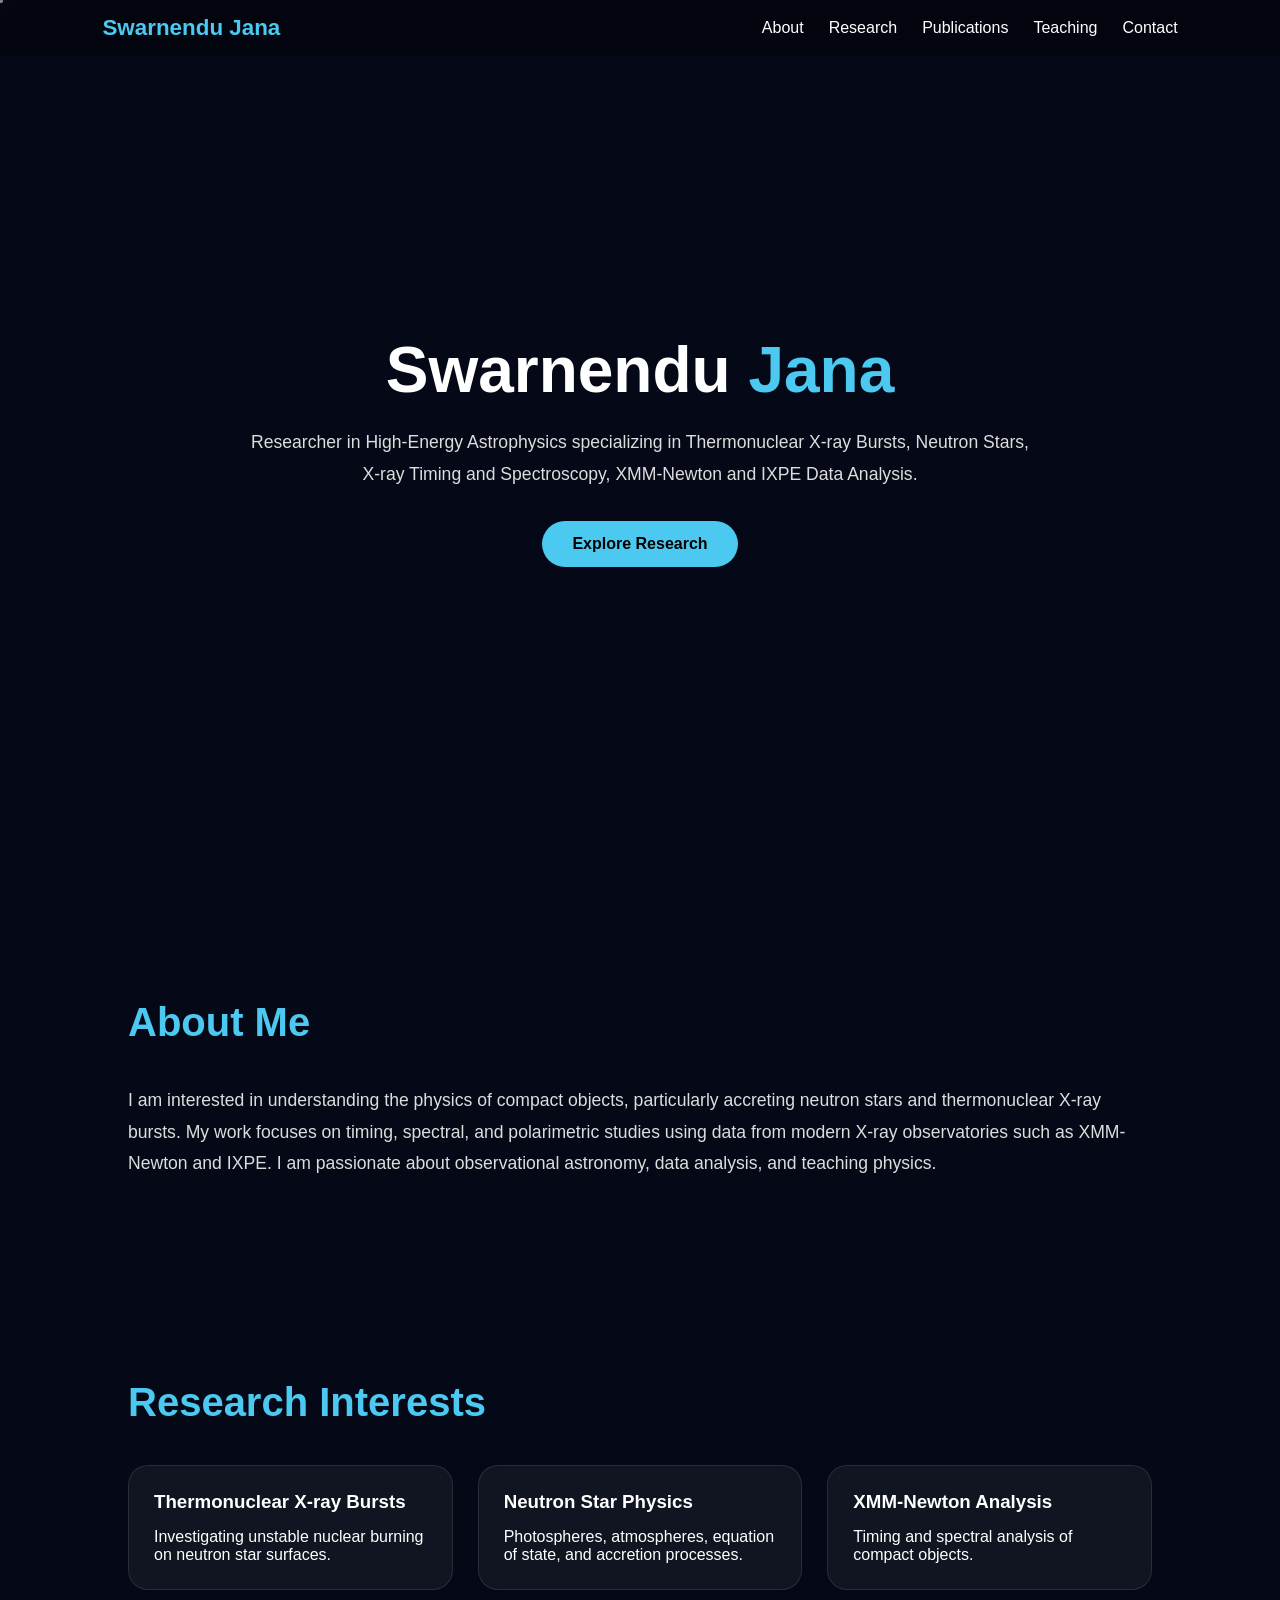
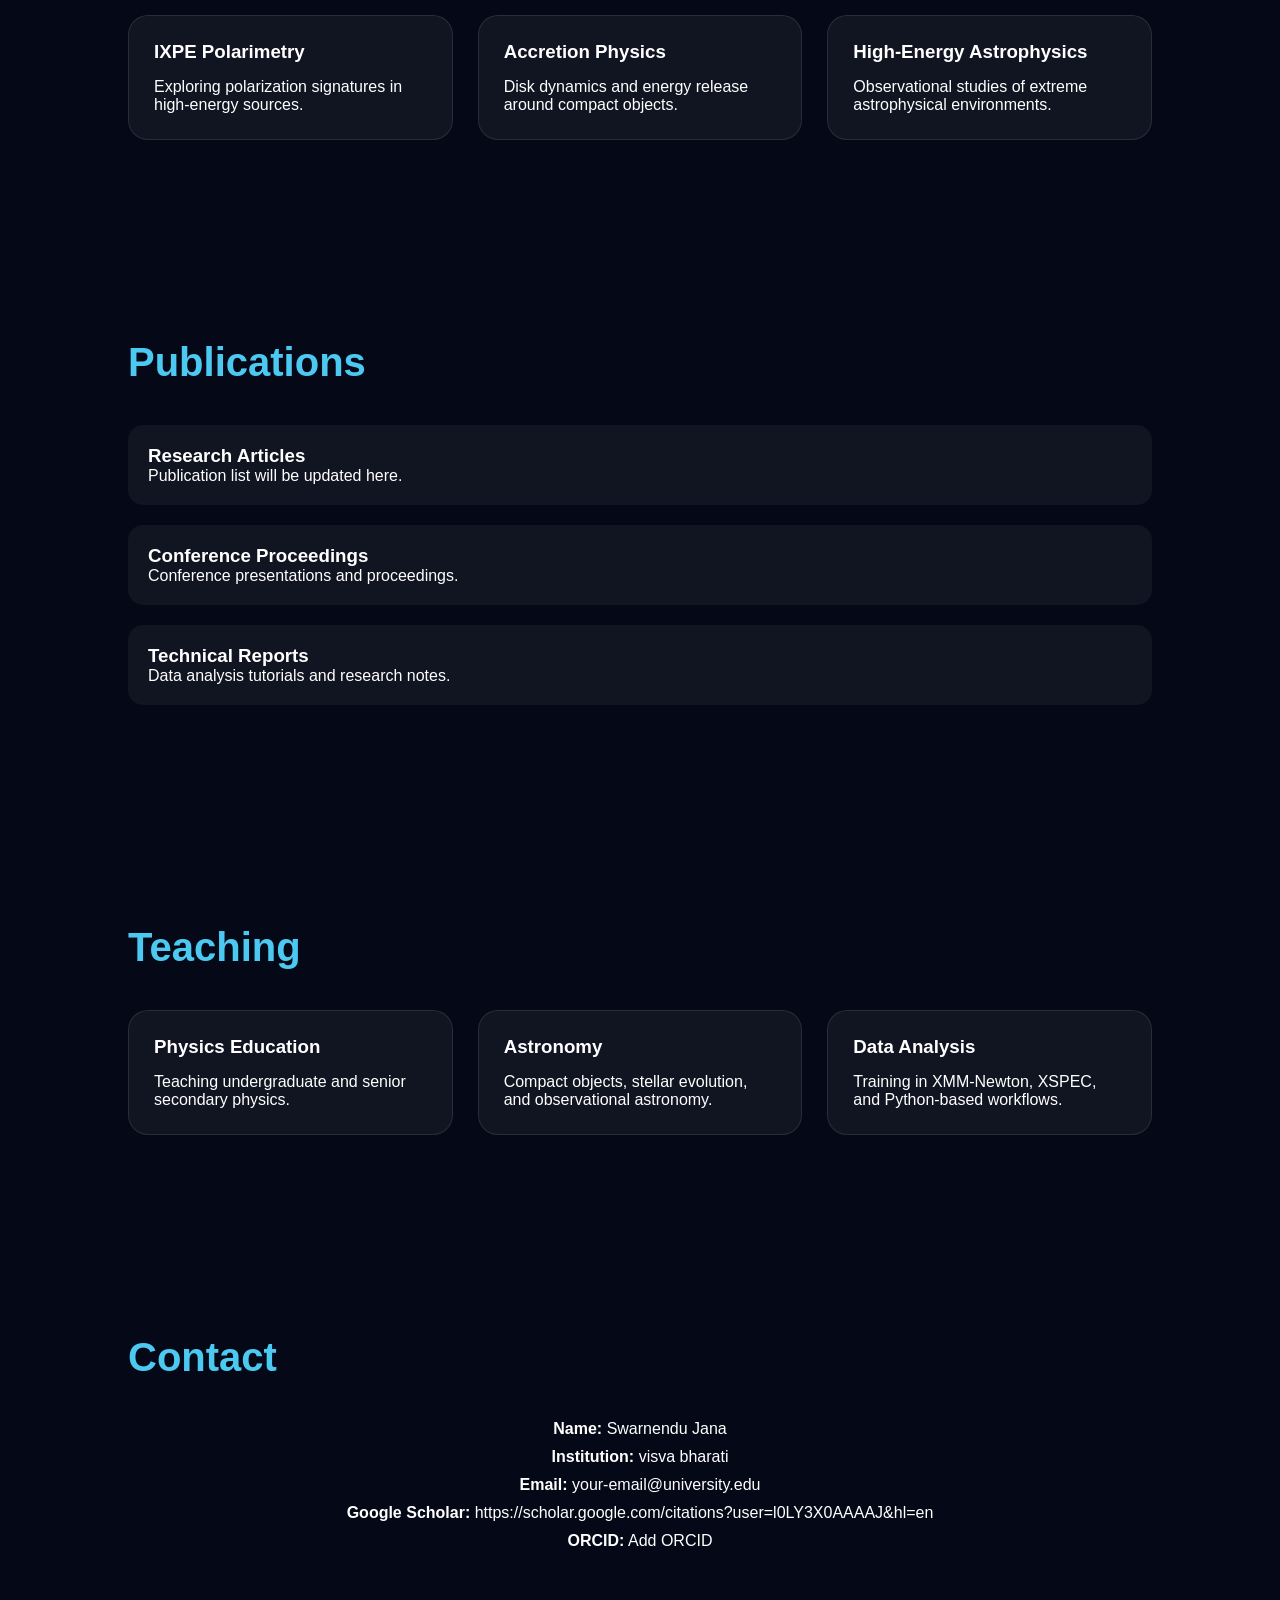
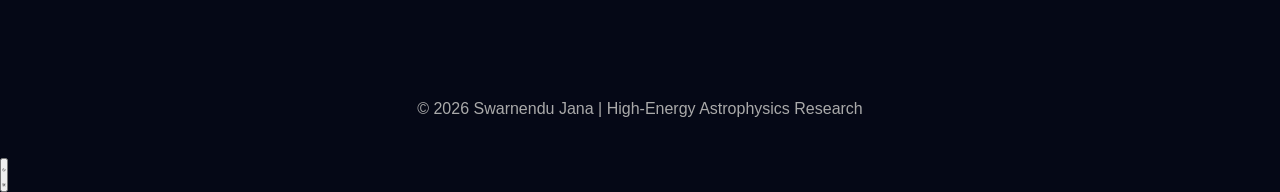
==== index.html @ aca83e2c "index.html" ====
<!DOCTYPE html>
<html lang="en">
<head>
<meta charset="UTF-8">
<meta name="viewport" content="width=device-width, initial-scale=1.0">

<title>Swarnendu Jana | Researcher</title>

<style>

*{
    margin:0;
    padding:0;
    box-sizing:border-box;
    font-family:'Segoe UI',sans-serif;
}

html{
    scroll-behavior:smooth;
}

body{
    background:#050816;
    color:#fff;
    overflow-x:hidden;
}

/* STAR BACKGROUND */

#stars{
    position:fixed;
    width:100%;
    height:100%;
    top:0;
    left:0;
    z-index:-1;
}

/* NAVBAR */

nav{
    position:fixed;
    width:100%;
    top:0;
    backdrop-filter:blur(12px);
    background:rgba(0,0,0,0.3);
    padding:15px 8%;
    display:flex;
    justify-content:space-between;
    align-items:center;
    z-index:999;
}

.logo{
    font-size:1.4rem;
    font-weight:bold;
    color:#4cc9f0;
}

nav ul{
    display:flex;
    gap:25px;
    list-style:none;
}

nav a{
    color:white;
    text-decoration:none;
    transition:0.3s;
}

nav a:hover{
    color:#4cc9f0;
}

/* HERO */

.hero{
    height:100vh;
    display:flex;
    flex-direction:column;
    justify-content:center;
    align-items:center;
    text-align:center;
    padding:20px;
}

.hero h1{
    font-size:4rem;
    margin-bottom:20px;
}

.hero span{
    color:#4cc9f0;
}

.hero p{
    max-width:800px;
    line-height:1.8;
    color:#ddd;
    font-size:1.1rem;
}

.btn{
    margin-top:30px;
    padding:14px 30px;
    background:#4cc9f0;
    color:black;
    border:none;
    border-radius:30px;
    font-weight:bold;
    cursor:pointer;
    text-decoration:none;
}

/* SECTION */

section{
    padding:100px 10%;
}

.section-title{
    font-size:2.5rem;
    margin-bottom:40px;
    color:#4cc9f0;
}

/* CARDS */

.grid{
    display:grid;
    grid-template-columns:repeat(auto-fit,minmax(280px,1fr));
    gap:25px;
}

.card{
    background:rgba(255,255,255,0.05);
    border:1px solid rgba(255,255,255,0.1);
    padding:25px;
    border-radius:20px;
    transition:0.3s;
}

.card:hover{
    transform:translateY(-8px);
    border-color:#4cc9f0;
}

.card h3{
    margin-bottom:15px;
}

/* ABOUT */

.about{
    font-size:1.1rem;
    line-height:1.8;
    color:#ddd;
}

/* PUBLICATIONS */

.pub{
    margin-bottom:20px;
    padding:20px;
    background:rgba(255,255,255,0.05);
    border-radius:15px;
}

/* CONTACT */

.contact{
    text-align:center;
}

.contact p{
    margin:10px 0;
}

/* FOOTER */

footer{
    text-align:center;
    padding:40px;
    color:#aaa;
}

/* MOBILE */

@media(max-width:768px){

.hero h1{
font-size:2.5rem;
}

nav ul{
gap:12px;
font-size:0.85rem;
}

}

</style>
</head>

<body>

<canvas id="stars"></canvas>

<nav>
<div class="logo">Swarnendu Jana</div>

<ul>
<li><a href="#about">About</a></li>
<li><a href="#research">Research</a></li>
<li><a href="#publications">Publications</a></li>
<li><a href="#teaching">Teaching</a></li>
<li><a href="#contact">Contact</a></li>
</ul>
</nav>

<section class="hero">

<h1>Swarnendu <span>Jana</span></h1>

<p>
Researcher in High-Energy Astrophysics specializing in
Thermonuclear X-ray Bursts, Neutron Stars,
X-ray Timing and Spectroscopy,
XMM-Newton and IXPE Data Analysis.
</p>

<a href="#research" class="btn">Explore Research</a>

</section>

<section id="about">

<h2 class="section-title">About Me</h2>

<div class="about">

I am interested in understanding the physics of compact
objects, particularly accreting neutron stars and
thermonuclear X-ray bursts.

My work focuses on timing, spectral, and polarimetric
studies using data from modern X-ray observatories such as
XMM-Newton and IXPE.

I am passionate about observational astronomy,
data analysis, and teaching physics.

</div>

</section>

<section id="research">

<h2 class="section-title">Research Interests</h2>

<div class="grid">

<div class="card">
<h3>Thermonuclear X-ray Bursts</h3>
<p>
Investigating unstable nuclear burning on neutron star surfaces.
</p>
</div>

<div class="card">
<h3>Neutron Star Physics</h3>
<p>
Photospheres, atmospheres, equation of state, and accretion processes.
</p>
</div>

<div class="card">
<h3>XMM-Newton Analysis</h3>
<p>
Timing and spectral analysis of compact objects.
</p>
</div>

<div class="card">
<h3>IXPE Polarimetry</h3>
<p>
Exploring polarization signatures in high-energy sources.
</p>
</div>

<div class="card">
<h3>Accretion Physics</h3>
<p>
Disk dynamics and energy release around compact objects.
</p>
</div>

<div class="card">
<h3>High-Energy Astrophysics</h3>
<p>
Observational studies of extreme astrophysical environments.
</p>
</div>

</div>

</section>

<section id="publications">

<h2 class="section-title">Publications</h2>

<div class="pub">
<h3>Research Articles</h3>
<p>
Publication list will be updated here.
</p>
</div>

<div class="pub">
<h3>Conference Proceedings</h3>
<p>
Conference presentations and proceedings.
</p>
</div>

<div class="pub">
<h3>Technical Reports</h3>
<p>
Data analysis tutorials and research notes.
</p>
</div>

</section>

<section id="teaching">

<h2 class="section-title">Teaching</h2>

<div class="grid">

<div class="card">
<h3>Physics Education</h3>
<p>
Teaching undergraduate and senior secondary physics.
</p>
</div>

<div class="card">
<h3>Astronomy</h3>
<p>
Compact objects, stellar evolution, and observational astronomy.
</p>
</div>

<div class="card">
<h3>Data Analysis</h3>
<p>
Training in XMM-Newton, XSPEC, and Python-based workflows.
</p>
</div>

</div>

</section>

<section id="contact">

<h2 class="section-title">Contact</h2>

<div class="contact">

<p><strong>Name:</strong> Swarnendu Jana</p>

<p><strong>Institution:</strong> visva bharati</p>

<p><strong>Email:</strong> your-email@university.edu</p>

<p><strong>Google Scholar:</strong> https://scholar.google.com/citations?user=l0LY3X0AAAAJ&hl=en</p>

<p><strong>ORCID:</strong> Add ORCID</p>

</div>

</section>

<footer>

© 2026 Swarnendu Jana | High-Energy Astrophysics Research

</footer>

<script>

const canvas = document.getElementById("stars");
const ctx = canvas.getContext("2d");

canvas.width = window.innerWidth;
canvas.height = window.innerHeight;

let stars=[];

for(let i=0;i<250;i++){

stars.push({
x:Math.random()*canvas.width,
y:Math.random()*canvas.height,
r:Math.random()*2,
v:Math.random()*0.5
});

}

function animate(){

ctx.clearRect(0,0,canvas.width,canvas.height);

ctx.fillStyle="white";

stars.forEach(star=>{

ctx.beginPath();
ctx.arc(star.x,star.y,star.r,0,Math.PI*2);
ctx.fill();

star.y += star.v;

if(star.y>canvas.height){
star.y=0;
star.x=Math.random()*canvas.width;
}

});

requestAnimationFrame(animate);

}

animate();

window.addEventListener("resize",()=>{

canvas.width=window.innerWidth;
canvas.height=window.innerHeight;

});

</script>
<button class="theme-toggle" id="themeToggle" aria-label="Toggle dark/light theme" type="button">
  <svg class="moon" viewBox="0 0 24 24" fill="none" stroke="currentColor" stroke-width="1.8" stroke-linecap="round" stroke-linejoin="round">
    <path d="M21 12.79A9 9 0 1 1 11.21 3 7 7 0 0 0 21 12.79z"></path>
  </svg>
  <svg class="sun" viewBox="0 0 24 24" fill="none" stroke="currentColor" stroke-width="1.8" stroke-linecap="round" stroke-linejoin="round">
    <circle cx="12" cy="12" r="4.5"></circle>
    <path d="M12 2.5v2.5M12 19v2.5M4.2 4.2l1.8 1.8M18 18l1.8 1.8M2.5 12H5M19 12h2.5M4.2 19.8L6 18M18 6l1.8-1.8"></path>
  </svg>
</button>

</body>
</html>
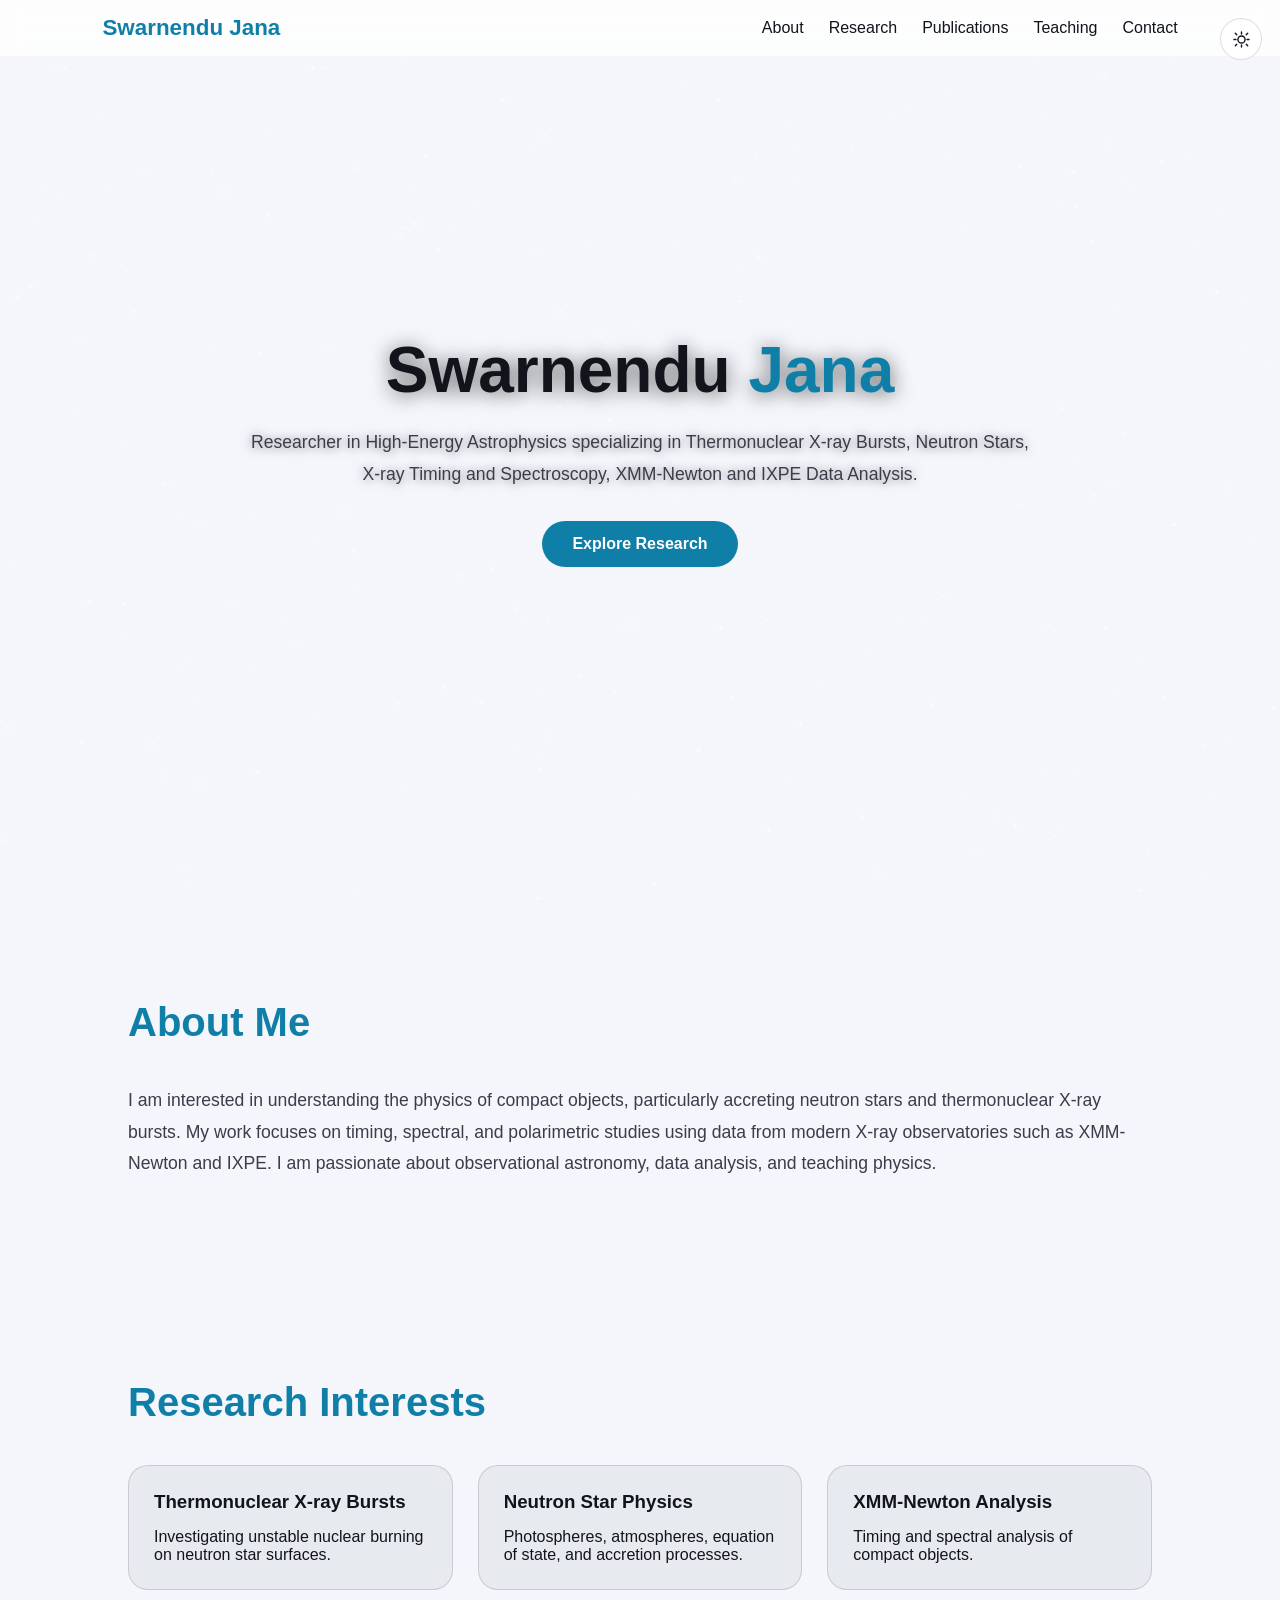
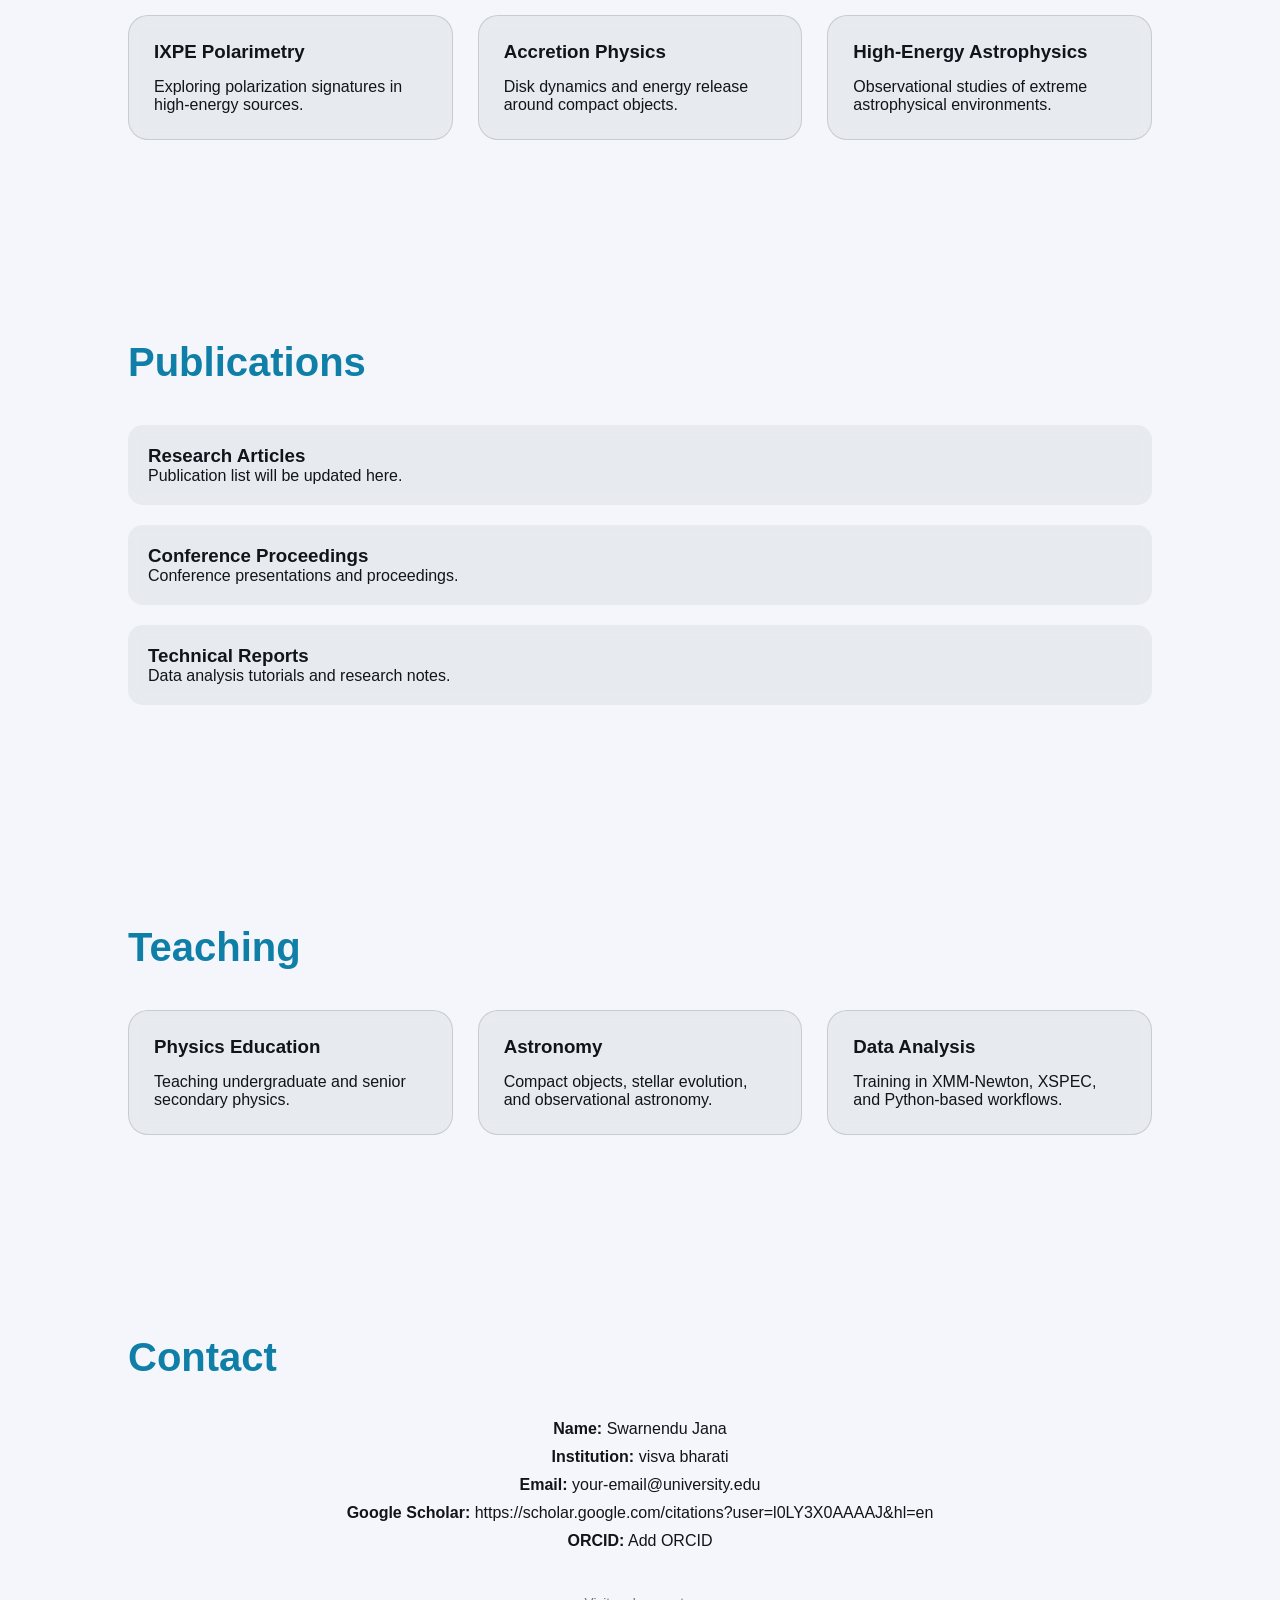
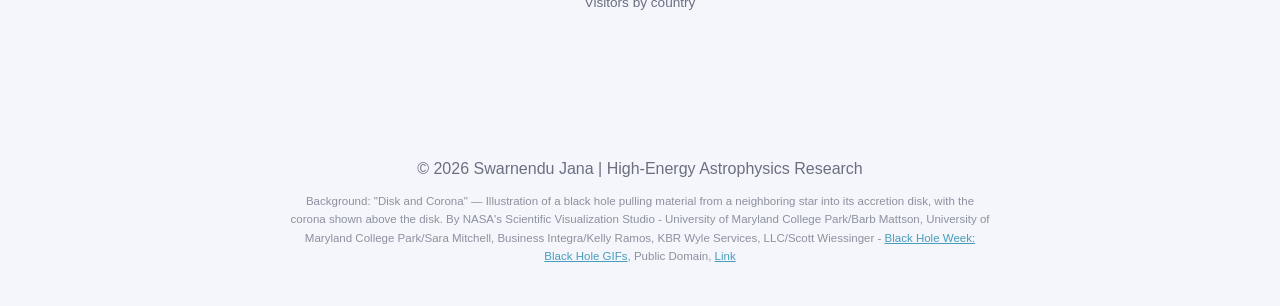
==== commit 4739639f: "index.html" ====
--- a/index.html
+++ b/index.html
@@ -6,6 +6,16 @@
 
 <title>Swarnendu Jana | Researcher</title>
 
+<script>
+  // Apply saved theme before CSS renders, so there's no flash of the wrong theme
+  (function(){
+    var saved = localStorage.getItem('theme');
+    var prefersLight = window.matchMedia('(prefers-color-scheme: light)').matches;
+    var theme = saved || (prefersLight ? 'light' : 'dark');
+    document.documentElement.setAttribute('data-theme', theme);
+  })();
+</script>
+
 <style>
 
 *{
@@ -19,10 +29,38 @@
     scroll-behavior:smooth;
 }
 
+/* ---------- THEME VARIABLES ---------- */
+:root{
+    --bg:#050816;
+    --text:#fff;
+    --text-dim:#ddd;
+    --text-faint:#aaa;
+    --accent:#4cc9f0;
+    --accent-text:#000;
+    --nav-bg:rgba(0,0,0,0.35);
+    --card-bg:rgba(255,255,255,0.06);
+    --card-border:rgba(255,255,255,0.12);
+    --overlay:rgba(5,8,22,0.35);
+}
+
+html[data-theme="light"]{
+    --bg:#f4f6fb;
+    --text:#12141c;
+    --text-dim:#3a3d4a;
+    --text-faint:#6b6f80;
+    --accent:#0f7fa8;
+    --accent-text:#fff;
+    --nav-bg:rgba(255,255,255,0.8);
+    --card-bg:rgba(15,20,35,0.05);
+    --card-border:rgba(15,20,35,0.14);
+    --overlay:rgba(244,246,251,0.55);
+}
+
 body{
-    background:#050816;
-    color:#fff;
+    background:var(--bg);
+    color:var(--text);
     overflow-x:hidden;
+    transition:background 0.25s ease, color 0.25s ease;
 }
 
 /* STAR BACKGROUND */
@@ -33,8 +71,55 @@
     height:100%;
     top:0;
     left:0;
-    z-index:-1;
-}
+    z-index:-2;
+    opacity:0.5;
+}
+
+/* NASA BACKGROUND IMAGE */
+
+#nasa-bg{
+    position:fixed;
+    inset:0;
+    z-index:-3;
+    background-image:url('assets/BHW_Disk_and_Corona.gif');
+    background-size:cover;
+    background-position:center;
+    background-repeat:no-repeat;
+    opacity:0.9;
+}
+
+#nasa-bg::after{
+    content:"";
+    position:absolute;
+    inset:0;
+    background:var(--overlay);
+}
+
+/* THEME TOGGLE BUTTON */
+
+.theme-toggle{
+    position:fixed;
+    top:18px;
+    right:18px;
+    z-index:1000;
+    width:42px;
+    height:42px;
+    border-radius:50%;
+    border:1px solid var(--card-border);
+    background:var(--nav-bg);
+    backdrop-filter:blur(10px);
+    color:var(--text);
+    display:flex;
+    align-items:center;
+    justify-content:center;
+    cursor:pointer;
+}
+.theme-toggle:hover{ border-color:var(--accent); }
+.theme-toggle:active{ transform:scale(0.93); }
+.theme-toggle svg{ width:19px; height:19px; }
+.theme-toggle .sun{ display:none; }
+html[data-theme="light"] .theme-toggle .moon{ display:none; }
+html[data-theme="light"] .theme-toggle .sun{ display:block; }
 
 /* NAVBAR */
 
@@ -43,7 +128,7 @@
     width:100%;
     top:0;
     backdrop-filter:blur(12px);
-    background:rgba(0,0,0,0.3);
+    background:var(--nav-bg);
     padding:15px 8%;
     display:flex;
     justify-content:space-between;
@@ -54,7 +139,7 @@
 .logo{
     font-size:1.4rem;
     font-weight:bold;
-    color:#4cc9f0;
+    color:var(--accent);
 }
 
 nav ul{
@@ -64,13 +149,13 @@
 }
 
 nav a{
-    color:white;
+    color:var(--text);
     text-decoration:none;
     transition:0.3s;
 }
 
 nav a:hover{
-    color:#4cc9f0;
+    color:var(--accent);
 }
 
 /* HERO */
@@ -88,29 +173,32 @@
 .hero h1{
     font-size:4rem;
     margin-bottom:20px;
+    text-shadow:0 2px 20px rgba(0,0,0,0.6);
 }
 
 .hero span{
-    color:#4cc9f0;
+    color:var(--accent);
 }
 
 .hero p{
     max-width:800px;
     line-height:1.8;
-    color:#ddd;
+    color:var(--text-dim);
     font-size:1.1rem;
+    text-shadow:0 1px 12px rgba(0,0,0,0.55);
 }
 
 .btn{
     margin-top:30px;
     padding:14px 30px;
-    background:#4cc9f0;
-    color:black;
+    background:var(--accent);
+    color:var(--accent-text);
     border:none;
     border-radius:30px;
     font-weight:bold;
     cursor:pointer;
     text-decoration:none;
+    display:inline-block;
 }
 
 /* SECTION */
@@ -122,7 +210,7 @@
 .section-title{
     font-size:2.5rem;
     margin-bottom:40px;
-    color:#4cc9f0;
+    color:var(--accent);
 }
 
 /* CARDS */
@@ -134,16 +222,17 @@
 }
 
 .card{
-    background:rgba(255,255,255,0.05);
-    border:1px solid rgba(255,255,255,0.1);
+    background:var(--card-bg);
+    border:1px solid var(--card-border);
     padding:25px;
     border-radius:20px;
     transition:0.3s;
+    backdrop-filter:blur(6px);
 }
 
 .card:hover{
     transform:translateY(-8px);
-    border-color:#4cc9f0;
+    border-color:var(--accent);
 }
 
 .card h3{
@@ -155,7 +244,7 @@
 .about{
     font-size:1.1rem;
     line-height:1.8;
-    color:#ddd;
+    color:var(--text-dim);
 }
 
 /* PUBLICATIONS */
@@ -163,8 +252,9 @@
 .pub{
     margin-bottom:20px;
     padding:20px;
-    background:rgba(255,255,255,0.05);
+    background:var(--card-bg);
     border-radius:15px;
+    backdrop-filter:blur(6px);
 }
 
 /* CONTACT */
@@ -175,6 +265,21 @@
 
 .contact p{
     margin:10px 0;
+}
+
+/* VISITOR COUNTER */
+
+.visitor-block{
+    margin-top:35px;
+    display:flex;
+    flex-direction:column;
+    align-items:center;
+    gap:10px;
+}
+
+.visitor-block p{
+    color:var(--text-faint);
+    font-size:0.85rem;
 }
 
 /* FOOTER */
@@ -182,7 +287,20 @@
 footer{
     text-align:center;
     padding:40px;
-    color:#aaa;
+    color:var(--text-faint);
+}
+
+.bg-credit{
+    font-size:0.72rem;
+    color:var(--text-faint);
+    max-width:700px;
+    margin:14px auto 0;
+    line-height:1.6;
+    opacity:0.75;
+}
+
+.bg-credit a{
+    color:var(--accent);
 }
 
 /* MOBILE */
@@ -205,248 +323,9 @@
 
 <body>
 
+<div id="nasa-bg"></div>
 <canvas id="stars"></canvas>
 
-<nav>
-<div class="logo">Swarnendu Jana</div>
-
-<ul>
-<li><a href="#about">About</a></li>
-<li><a href="#research">Research</a></li>
-<li><a href="#publications">Publications</a></li>
-<li><a href="#teaching">Teaching</a></li>
-<li><a href="#contact">Contact</a></li>
-</ul>
-</nav>
-
-<section class="hero">
-
-<h1>Swarnendu <span>Jana</span></h1>
-
-<p>
-Researcher in High-Energy Astrophysics specializing in
-Thermonuclear X-ray Bursts, Neutron Stars,
-X-ray Timing and Spectroscopy,
-XMM-Newton and IXPE Data Analysis.
-</p>
-
-<a href="#research" class="btn">Explore Research</a>
-
-</section>
-
-<section id="about">
-
-<h2 class="section-title">About Me</h2>
-
-<div class="about">
-
-I am interested in understanding the physics of compact
-objects, particularly accreting neutron stars and
-thermonuclear X-ray bursts.
-
-My work focuses on timing, spectral, and polarimetric
-studies using data from modern X-ray observatories such as
-XMM-Newton and IXPE.
-
-I am passionate about observational astronomy,
-data analysis, and teaching physics.
-
-</div>
-
-</section>
-
-<section id="research">
-
-<h2 class="section-title">Research Interests</h2>
-
-<div class="grid">
-
-<div class="card">
-<h3>Thermonuclear X-ray Bursts</h3>
-<p>
-Investigating unstable nuclear burning on neutron star surfaces.
-</p>
-</div>
-
-<div class="card">
-<h3>Neutron Star Physics</h3>
-<p>
-Photospheres, atmospheres, equation of state, and accretion processes.
-</p>
-</div>
-
-<div class="card">
-<h3>XMM-Newton Analysis</h3>
-<p>
-Timing and spectral analysis of compact objects.
-</p>
-</div>
-
-<div class="card">
-<h3>IXPE Polarimetry</h3>
-<p>
-Exploring polarization signatures in high-energy sources.
-</p>
-</div>
-
-<div class="card">
-<h3>Accretion Physics</h3>
-<p>
-Disk dynamics and energy release around compact objects.
-</p>
-</div>
-
-<div class="card">
-<h3>High-Energy Astrophysics</h3>
-<p>
-Observational studies of extreme astrophysical environments.
-</p>
-</div>
-
-</div>
-
-</section>
-
-<section id="publications">
-
-<h2 class="section-title">Publications</h2>
-
-<div class="pub">
-<h3>Research Articles</h3>
-<p>
-Publication list will be updated here.
-</p>
-</div>
-
-<div class="pub">
-<h3>Conference Proceedings</h3>
-<p>
-Conference presentations and proceedings.
-</p>
-</div>
-
-<div class="pub">
-<h3>Technical Reports</h3>
-<p>
-Data analysis tutorials and research notes.
-</p>
-</div>
-
-</section>
-
-<section id="teaching">
-
-<h2 class="section-title">Teaching</h2>
-
-<div class="grid">
-
-<div class="card">
-<h3>Physics Education</h3>
-<p>
-Teaching undergraduate and senior secondary physics.
-</p>
-</div>
-
-<div class="card">
-<h3>Astronomy</h3>
-<p>
-Compact objects, stellar evolution, and observational astronomy.
-</p>
-</div>
-
-<div class="card">
-<h3>Data Analysis</h3>
-<p>
-Training in XMM-Newton, XSPEC, and Python-based workflows.
-</p>
-</div>
-
-</div>
-
-</section>
-
-<section id="contact">
-
-<h2 class="section-title">Contact</h2>
-
-<div class="contact">
-
-<p><strong>Name:</strong> Swarnendu Jana</p>
-
-<p><strong>Institution:</strong> visva bharati</p>
-
-<p><strong>Email:</strong> your-email@university.edu</p>
-
-<p><strong>Google Scholar:</strong> https://scholar.google.com/citations?user=l0LY3X0AAAAJ&hl=en</p>
-
-<p><strong>ORCID:</strong> Add ORCID</p>
-
-</div>
-
-</section>
-
-<footer>
-
-© 2026 Swarnendu Jana | High-Energy Astrophysics Research
-
-</footer>
-
-<script>
-
-const canvas = document.getElementById("stars");
-const ctx = canvas.getContext("2d");
-
-canvas.width = window.innerWidth;
-canvas.height = window.innerHeight;
-
-let stars=[];
-
-for(let i=0;i<250;i++){
-
-stars.push({
-x:Math.random()*canvas.width,
-y:Math.random()*canvas.height,
-r:Math.random()*2,
-v:Math.random()*0.5
-});
-
-}
-
-function animate(){
-
-ctx.clearRect(0,0,canvas.width,canvas.height);
-
-ctx.fillStyle="white";
-
-stars.forEach(star=>{
-
-ctx.beginPath();
-ctx.arc(star.x,star.y,star.r,0,Math.PI*2);
-ctx.fill();
-
-star.y += star.v;
-
-if(star.y>canvas.height){
-star.y=0;
-star.x=Math.random()*canvas.width;
-}
-
-});
-
-requestAnimationFrame(animate);
-
-}
-
-animate();
-
-window.addEventListener("resize",()=>{
-
-canvas.width=window.innerWidth;
-canvas.height=window.innerHeight;
-
-});
-
-</script>
 <button class="theme-toggle" id="themeToggle" aria-label="Toggle dark/light theme" type="button">
   <svg class="moon" viewBox="0 0 24 24" fill="none" stroke="currentColor" stroke-width="1.8" stroke-linecap="round" stroke-linejoin="round">
     <path d="M21 12.79A9 9 0 1 1 11.21 3 7 7 0 0 0 21 12.79z"></path>
@@ -457,5 +336,271 @@
   </svg>
 </button>
 
+<nav>
+<div class="logo">Swarnendu Jana</div>
+
+<ul>
+<li><a href="#about">About</a></li>
+<li><a href="#research">Research</a></li>
+<li><a href="#publications">Publications</a></li>
+<li><a href="#teaching">Teaching</a></li>
+<li><a href="#contact">Contact</a></li>
+</ul>
+</nav>
+
+<section class="hero">
+
+<h1>Swarnendu <span>Jana</span></h1>
+
+<p>
+Researcher in High-Energy Astrophysics specializing in
+Thermonuclear X-ray Bursts, Neutron Stars,
+X-ray Timing and Spectroscopy,
+XMM-Newton and IXPE Data Analysis.
+</p>
+
+<a href="#research" class="btn">Explore Research</a>
+
+</section>
+
+<section id="about">
+
+<h2 class="section-title">About Me</h2>
+
+<div class="about">
+
+I am interested in understanding the physics of compact
+objects, particularly accreting neutron stars and
+thermonuclear X-ray bursts.
+
+My work focuses on timing, spectral, and polarimetric
+studies using data from modern X-ray observatories such as
+XMM-Newton and IXPE.
+
+I am passionate about observational astronomy,
+data analysis, and teaching physics.
+
+</div>
+
+</section>
+
+<section id="research">
+
+<h2 class="section-title">Research Interests</h2>
+
+<div class="grid">
+
+<div class="card">
+<h3>Thermonuclear X-ray Bursts</h3>
+<p>
+Investigating unstable nuclear burning on neutron star surfaces.
+</p>
+</div>
+
+<div class="card">
+<h3>Neutron Star Physics</h3>
+<p>
+Photospheres, atmospheres, equation of state, and accretion processes.
+</p>
+</div>
+
+<div class="card">
+<h3>XMM-Newton Analysis</h3>
+<p>
+Timing and spectral analysis of compact objects.
+</p>
+</div>
+
+<div class="card">
+<h3>IXPE Polarimetry</h3>
+<p>
+Exploring polarization signatures in high-energy sources.
+</p>
+</div>
+
+<div class="card">
+<h3>Accretion Physics</h3>
+<p>
+Disk dynamics and energy release around compact objects.
+</p>
+</div>
+
+<div class="card">
+<h3>High-Energy Astrophysics</h3>
+<p>
+Observational studies of extreme astrophysical environments.
+</p>
+</div>
+
+</div>
+
+</section>
+
+<section id="publications">
+
+<h2 class="section-title">Publications</h2>
+
+<div class="pub">
+<h3>Research Articles</h3>
+<p>
+Publication list will be updated here.
+</p>
+</div>
+
+<div class="pub">
+<h3>Conference Proceedings</h3>
+<p>
+Conference presentations and proceedings.
+</p>
+</div>
+
+<div class="pub">
+<h3>Technical Reports</h3>
+<p>
+Data analysis tutorials and research notes.
+</p>
+</div>
+
+</section>
+
+<section id="teaching">
+
+<h2 class="section-title">Teaching</h2>
+
+<div class="grid">
+
+<div class="card">
+<h3>Physics Education</h3>
+<p>
+Teaching undergraduate and senior secondary physics.
+</p>
+</div>
+
+<div class="card">
+<h3>Astronomy</h3>
+<p>
+Compact objects, stellar evolution, and observational astronomy.
+</p>
+</div>
+
+<div class="card">
+<h3>Data Analysis</h3>
+<p>
+Training in XMM-Newton, XSPEC, and Python-based workflows.
+</p>
+</div>
+
+</div>
+
+</section>
+
+<section id="contact">
+
+<h2 class="section-title">Contact</h2>
+
+<div class="contact">
+
+<p><strong>Name:</strong> Swarnendu Jana</p>
+
+<p><strong>Institution:</strong> visva bharati</p>
+
+<p><strong>Email:</strong> your-email@university.edu</p>
+
+<p><strong>Google Scholar:</strong> https://scholar.google.com/citations?user=l0LY3X0AAAAJ&hl=en</p>
+
+<p><strong>ORCID:</strong> Add ORCID</p>
+
+<!--
+  VISITOR COUNTER (by country):
+  1. Go to https://flagcounter.com/free/ (no signup needed)
+  2. Pick your flag size/style, click "Get your Flag Counter"
+  3. It gives you an HTML snippet like:
+     <a href="https://info.flagcounter.com/xxxx"><img src="https://s11.flagcounter.com/count2/xxxx/..." /></a>
+  4. Replace the placeholder block below with that exact snippet
+-->
+<div class="visitor-block">
+  <p>Visitors by country</p>
+  <!-- PASTE YOUR FLAGCOUNTER SNIPPET HERE, replacing this comment -->
+</div>
+
+</div>
+
+</section>
+
+<footer>
+
+© 2026 Swarnendu Jana | High-Energy Astrophysics Research
+
+<p class="bg-credit">
+Background: "Disk and Corona" — Illustration of a black hole pulling material from a neighboring star into its accretion disk, with the corona shown above the disk. By NASA's Scientific Visualization Studio - University of Maryland College Park/Barb Mattson, University of Maryland College Park/Sara Mitchell, Business Integra/Kelly Ramos, KBR Wyle Services, LLC/Scott Wiessinger - <a rel="nofollow" class="external text" href="https://svs.gsfc.nasa.gov/14132" target="_blank">Black Hole Week: Black Hole GIFs</a>, Public Domain, <a href="https://commons.wikimedia.org/w/index.php?curid=151971540" target="_blank">Link</a>
+</p>
+
+</footer>
+
+<script>
+
+const canvas = document.getElementById("stars");
+const ctx = canvas.getContext("2d");
+
+canvas.width = window.innerWidth;
+canvas.height = window.innerHeight;
+
+let stars=[];
+
+for(let i=0;i<250;i++){
+
+stars.push({
+x:Math.random()*canvas.width,
+y:Math.random()*canvas.height,
+r:Math.random()*2,
+v:Math.random()*0.5
+});
+
+}
+
+function animate(){
+
+ctx.clearRect(0,0,canvas.width,canvas.height);
+
+ctx.fillStyle="white";
+
+stars.forEach(star=>{
+
+ctx.beginPath();
+ctx.arc(star.x,star.y,star.r,0,Math.PI*2);
+ctx.fill();
+
+star.y += star.v;
+
+if(star.y>canvas.height){
+star.y=0;
+star.x=Math.random()*canvas.width;
+}
+
+});
+
+requestAnimationFrame(animate);
+
+}
+
+animate();
+
+window.addEventListener("resize",()=>{
+
+canvas.width=window.innerWidth;
+canvas.height=window.innerHeight;
+
+});
+
+// THEME TOGGLE
+document.getElementById('themeToggle').addEventListener('click', function(){
+    var current = document.documentElement.getAttribute('data-theme');
+    var next = current === 'light' ? 'dark' : 'light';
+    document.documentElement.setAttribute('data-theme', next);
+    localStorage.setItem('theme', next);
+});
+
+</script>
+
 </body>
 </html>
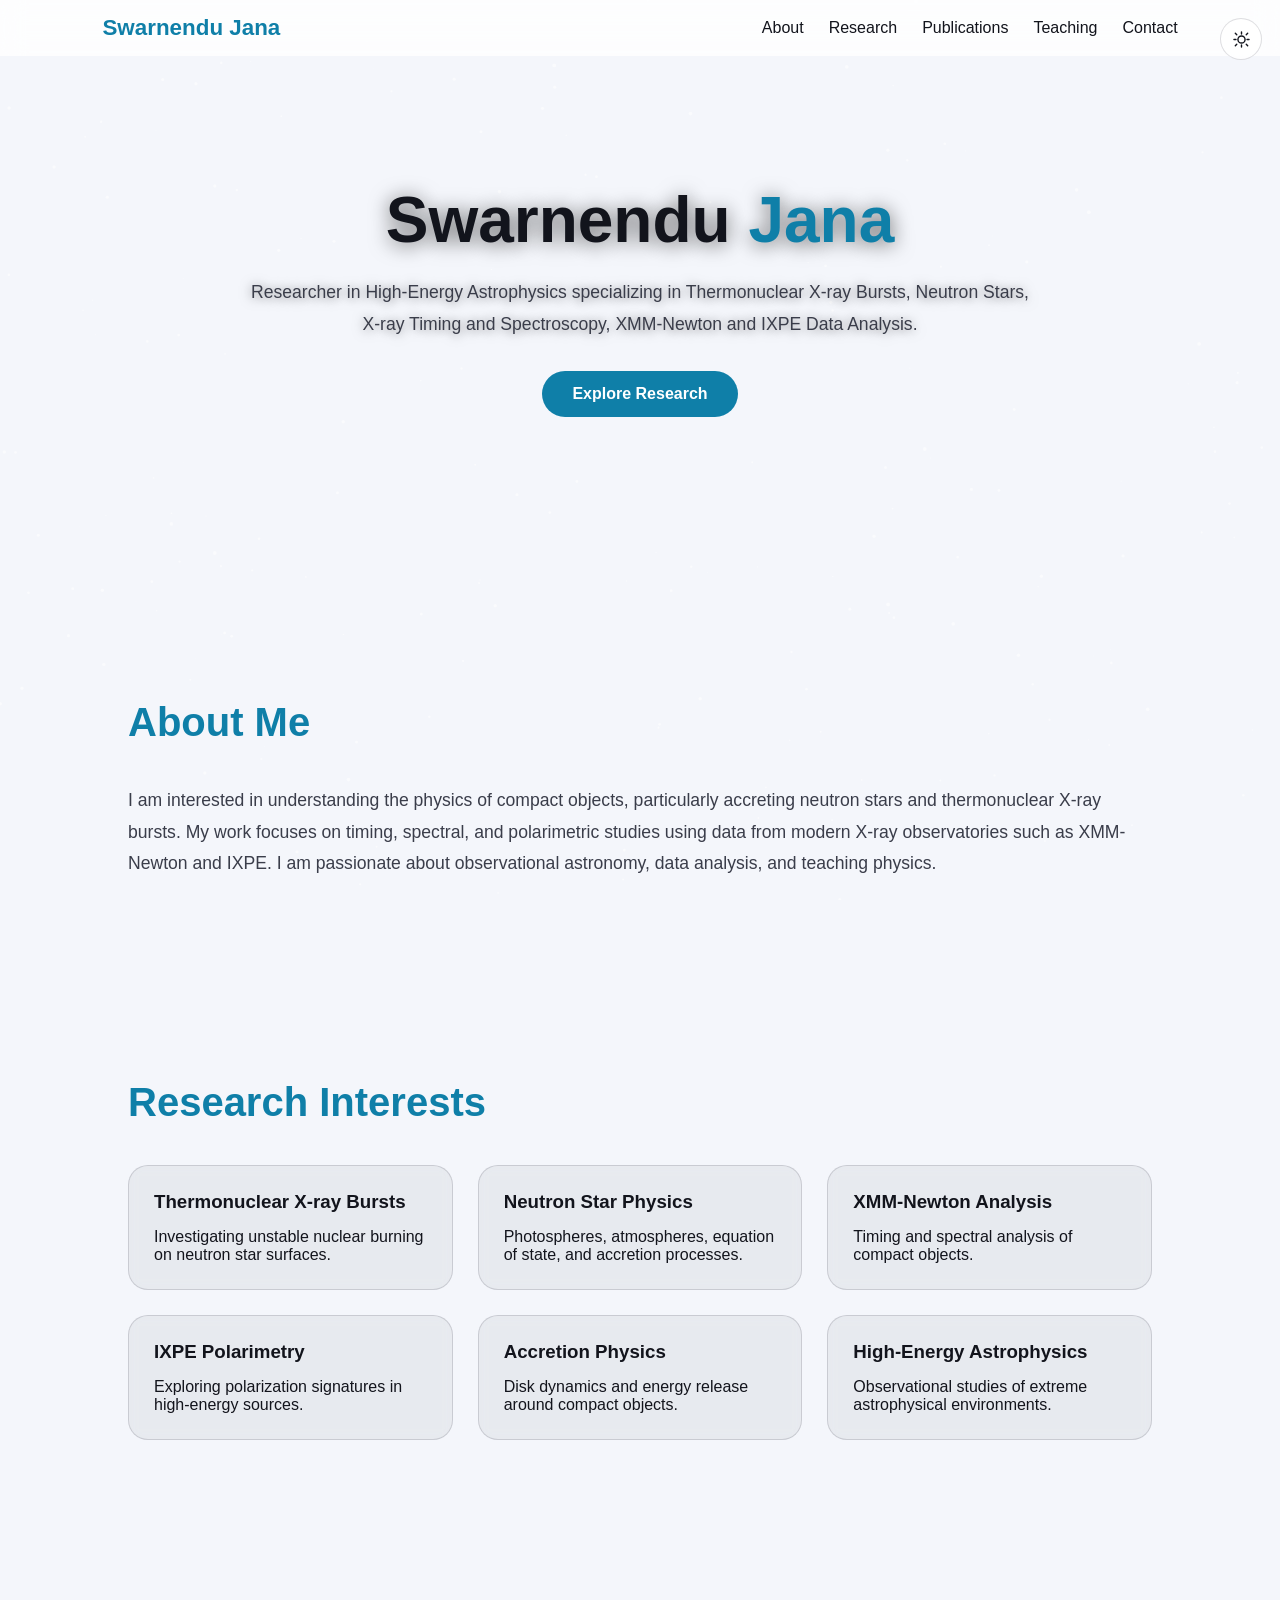
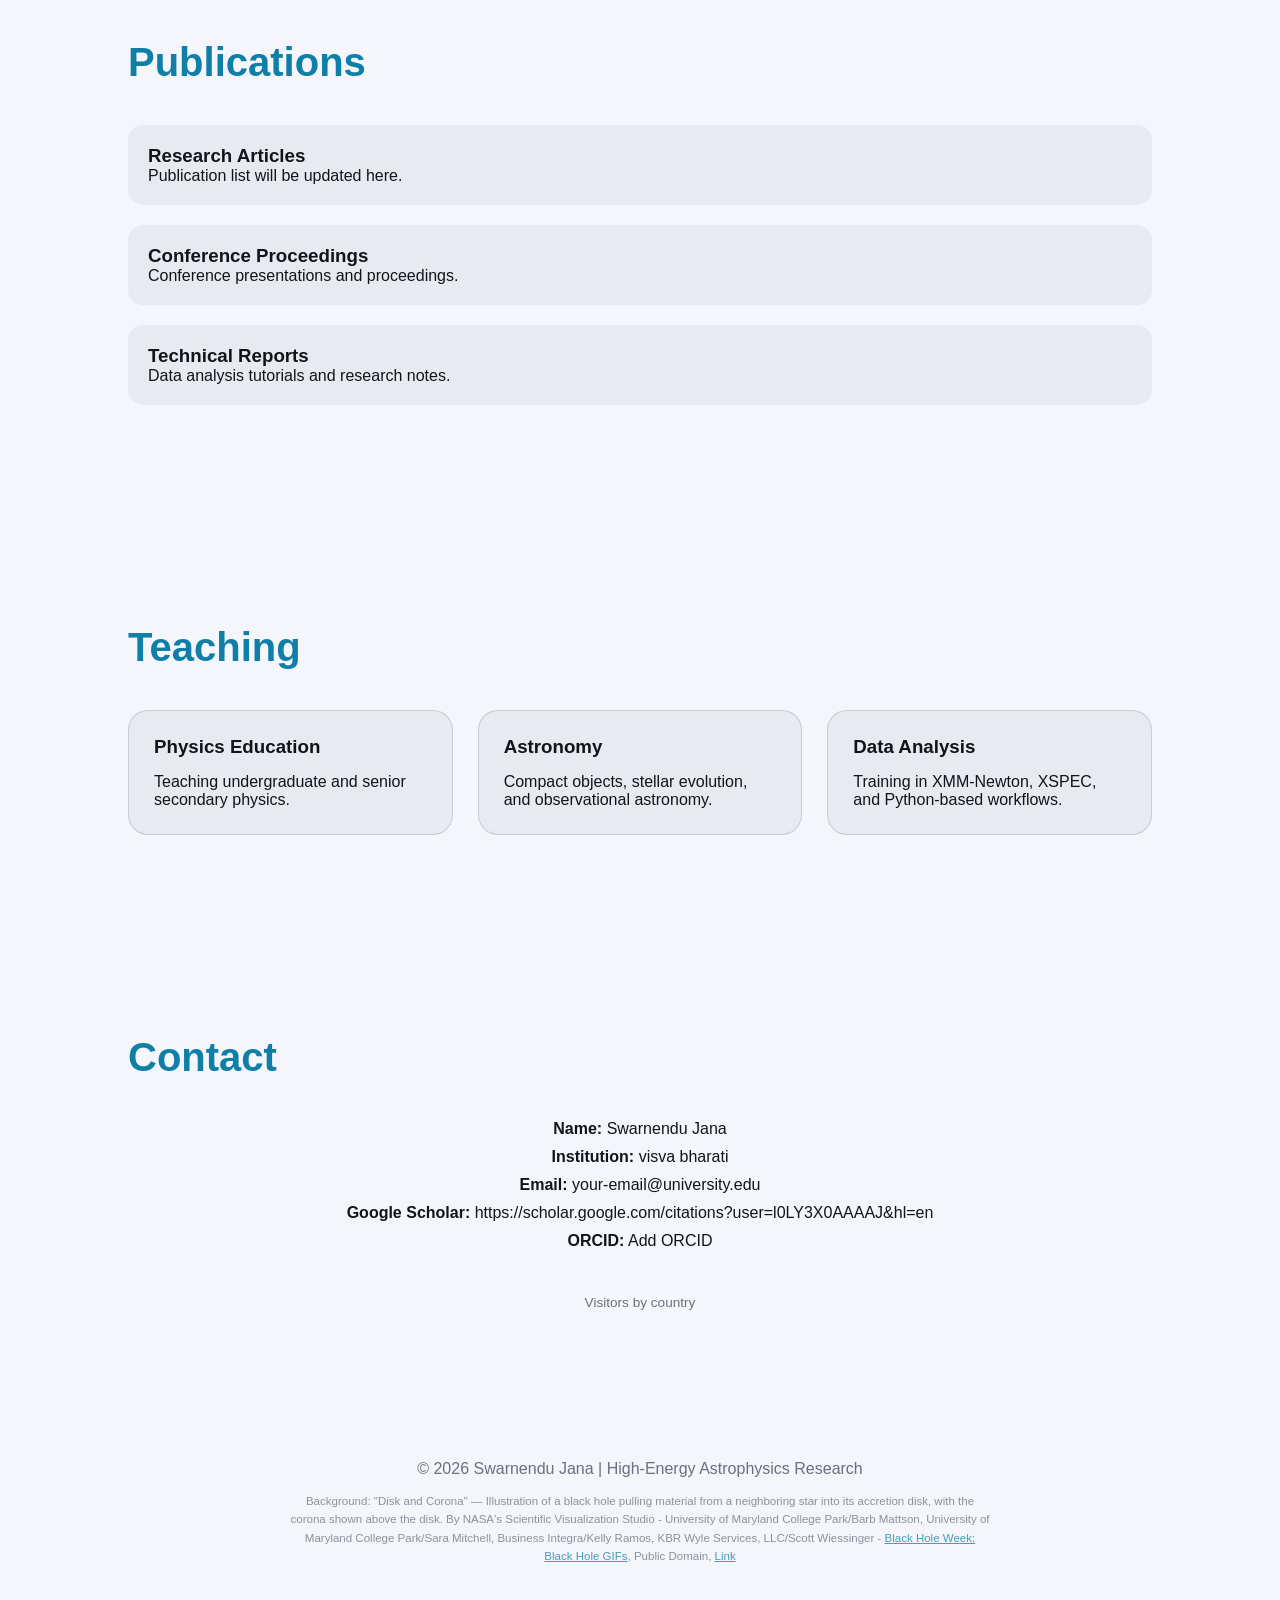
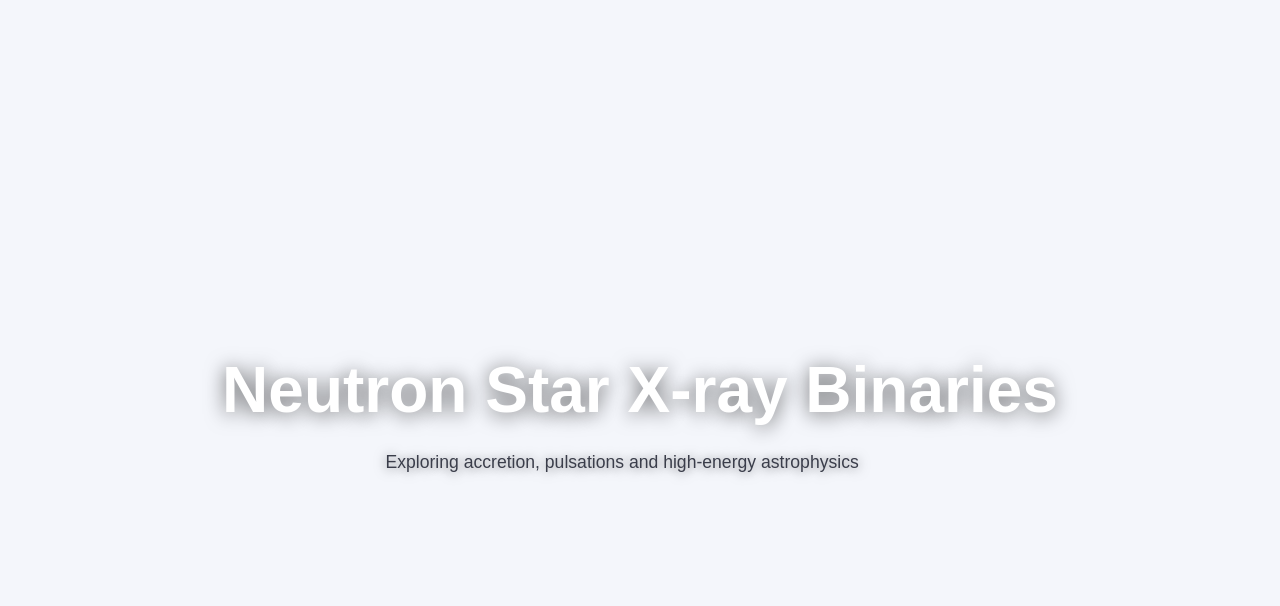
==== commit 844f10f8: "Update index.html" ====
--- a/index.html
+++ b/index.html
@@ -603,4 +603,32 @@
 </script>
 
 </body>
+<!DOCTYPE html>
+<html lang="en">
+<head>
+    <meta charset="UTF-8">
+    <meta name="viewport" content="width=device-width, initial-scale=1.0">
+
+    <title>Neutron Star X-ray Binaries</title>
+
+    <link rel="stylesheet" href="style.css">
+</head>
+
+<body>
+
+<section class="hero">
+
+    <video class="hero-video" autoplay loop muted playsinline>
+        <source src="image/millisecond_pulsar.mp4" type="video/mp4">
+    </video>
+
+    <div class="hero-content">
+        <h1>Neutron Star X-ray Binaries</h1>
+        <p>Exploring accretion, pulsations and high-energy astrophysics</p>
+    </div>
+
+</section>
+
+</body>
 </html>
+</html>
--- a/style.css
+++ b/style.css
@@ -0,0 +1,22 @@
+.hero {
+    position: relative;
+    width: 100%;
+    height: 600px;
+    overflow: hidden;
+}
+
+.hero-video {
+    position: absolute;
+    inset: 0;
+    width: 100%;
+    height: 100%;
+    object-fit: cover;
+}
+
+.hero-content {
+    position: relative;
+    z-index: 2;
+    color: white;
+    text-align: center;
+    padding-top: 220px;
+}
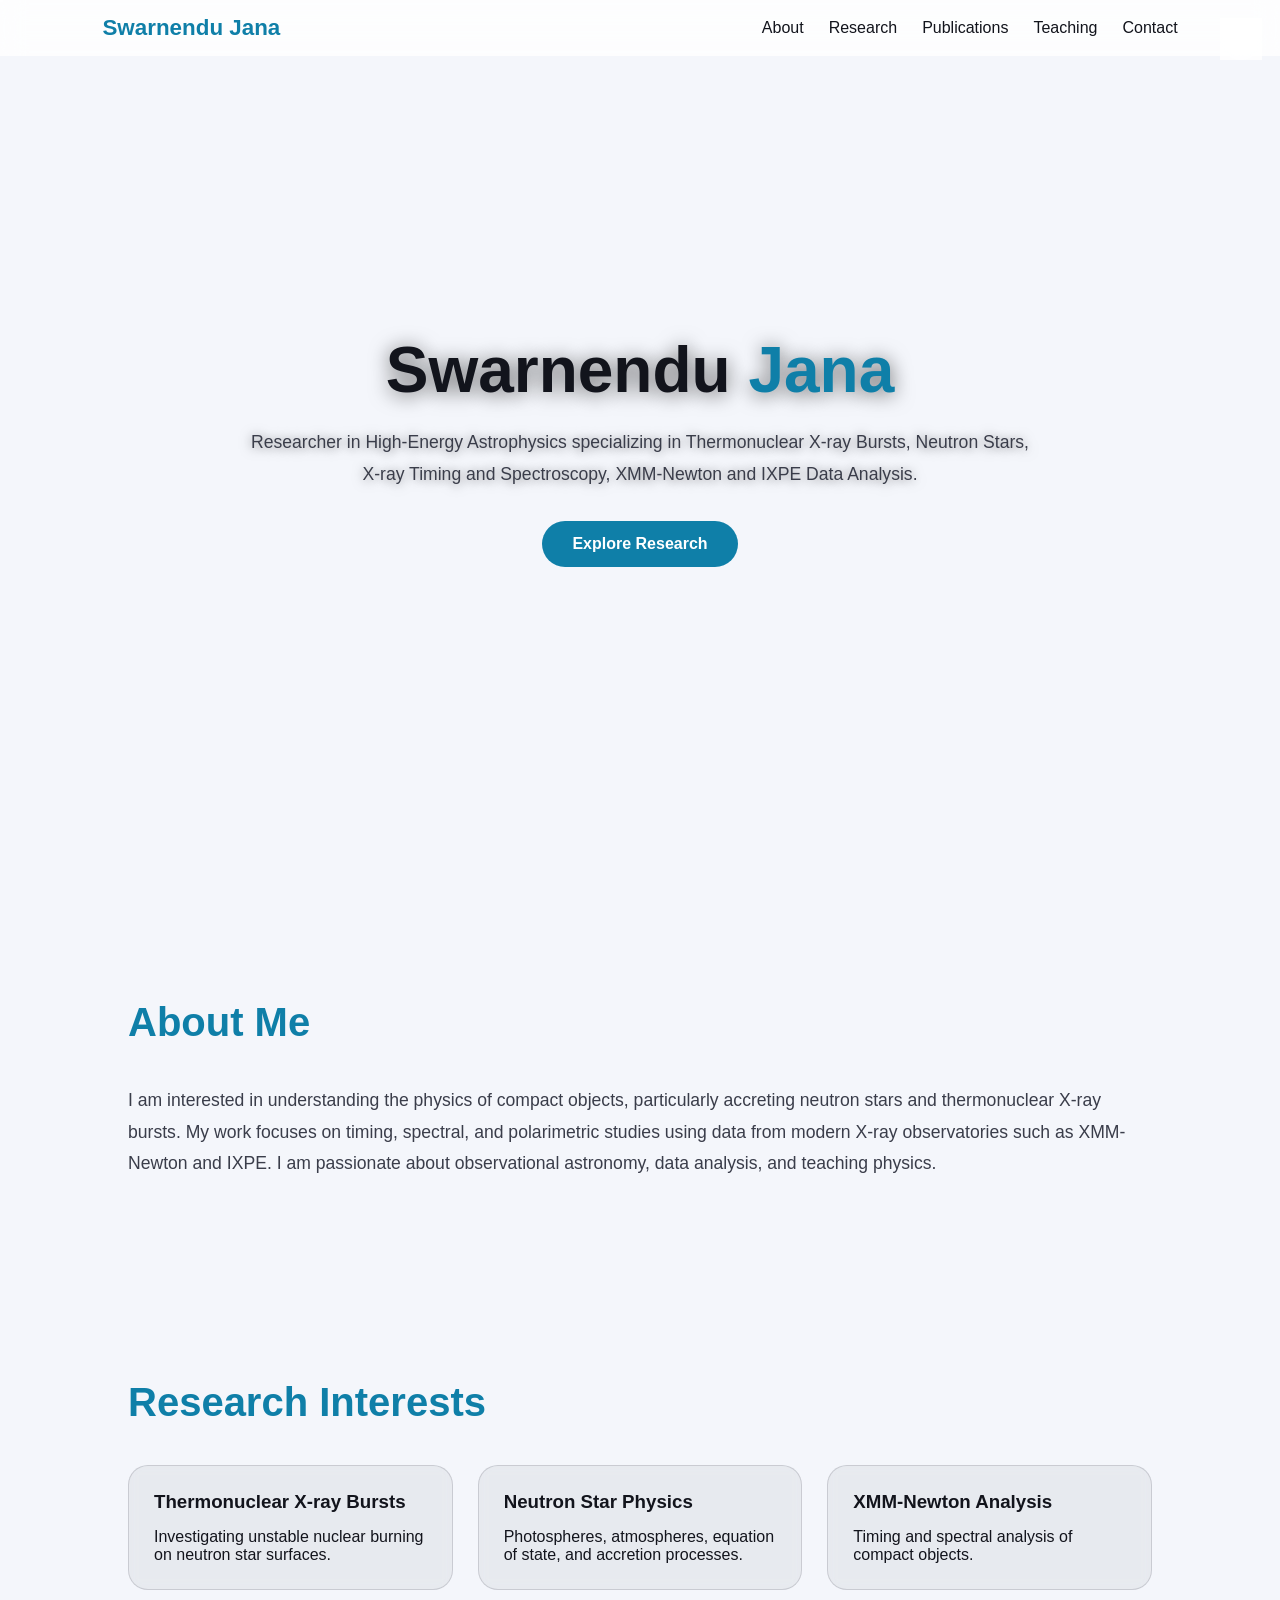
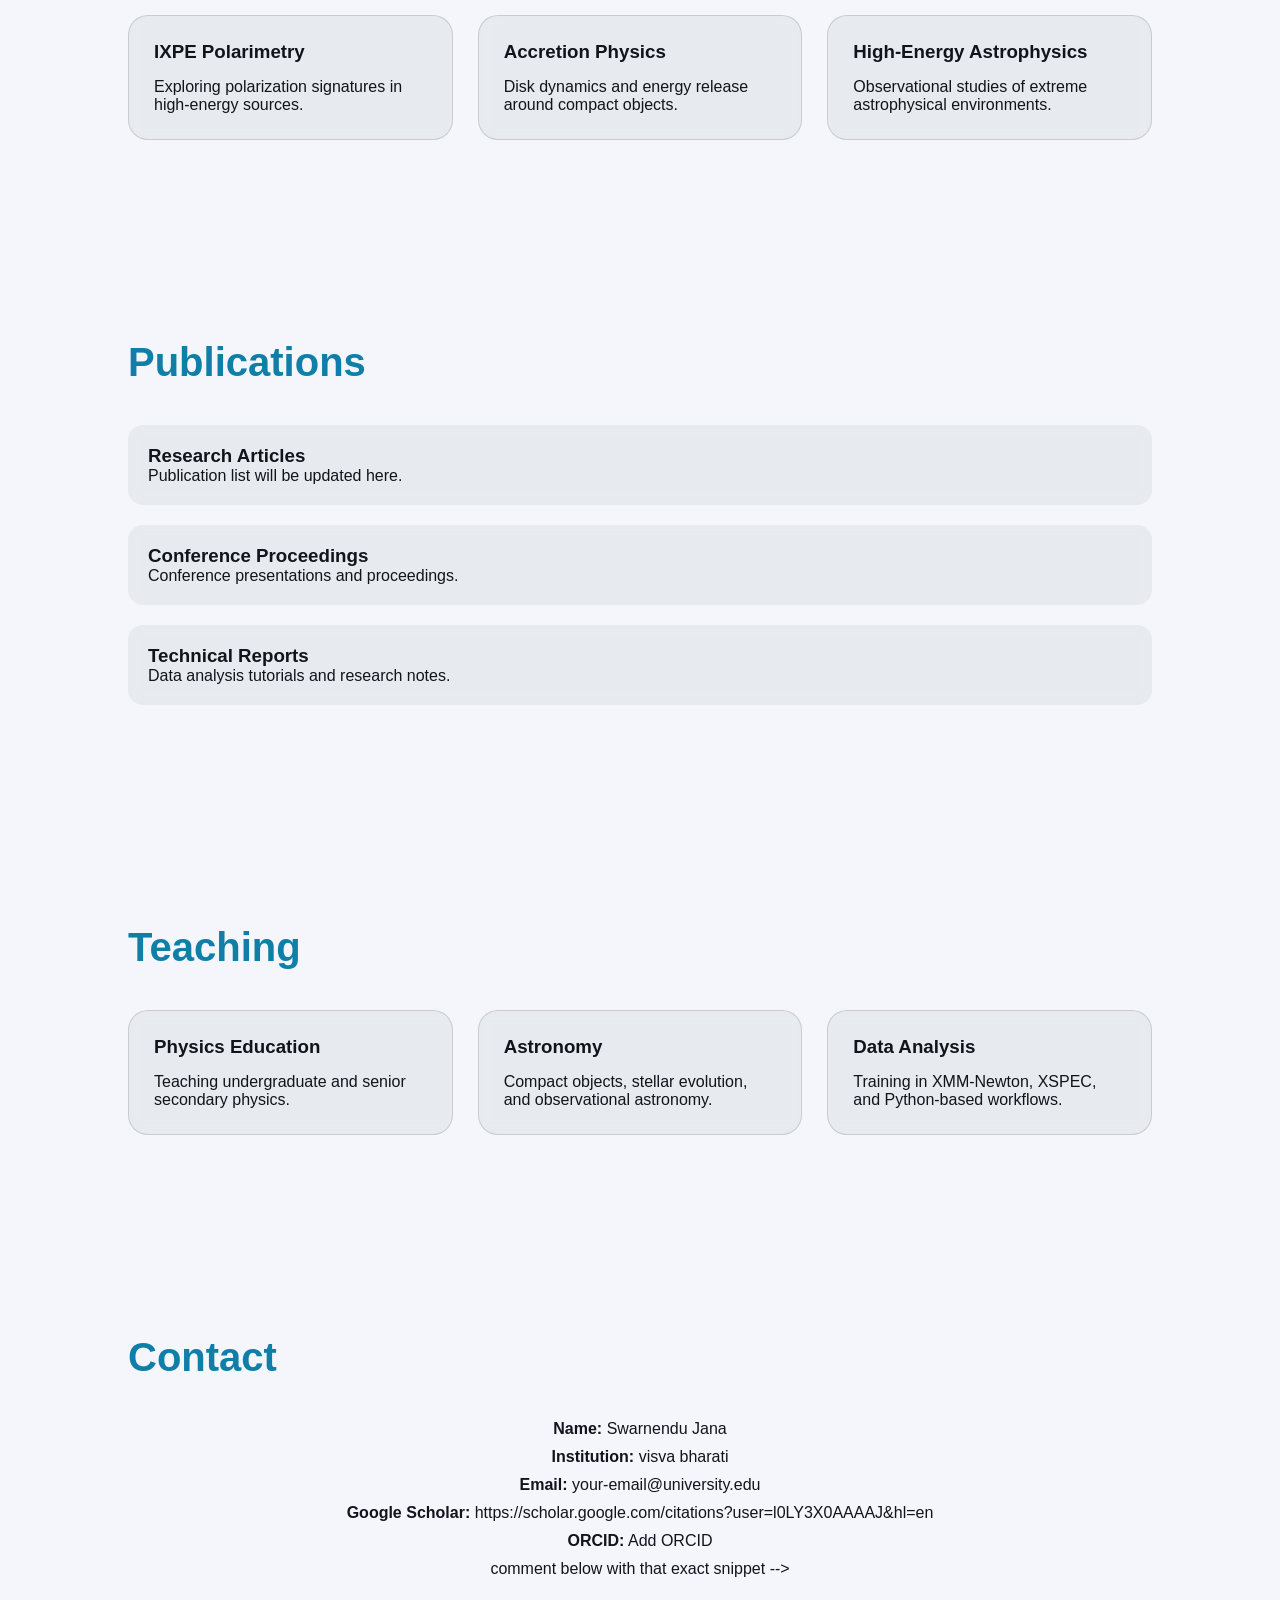
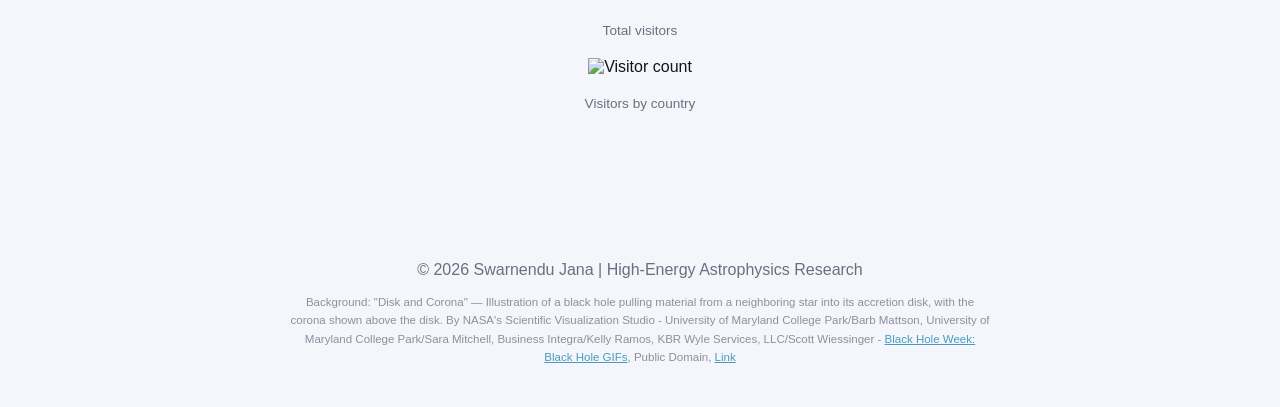
==== commit ace42504: "index.html" ====
--- a/index.html
+++ b/index.html
@@ -282,6 +282,11 @@
     font-size:0.85rem;
 }
 
+.visitor-block img{
+    max-width:100%;
+    height:auto;
+}
+
 /* FOOTER */
 
 footer{
@@ -512,15 +517,26 @@
 
 <!--
   VISITOR COUNTER (by country):
-  1. Go to https://flagcounter.com/free/ (no signup needed)
+  1. Go to https://flagcounter.com/free (no signup needed)
   2. Pick your flag size/style, click "Get your Flag Counter"
   3. It gives you an HTML snippet like:
      <a href="https://info.flagcounter.com/xxxx"><img src="https://s11.flagcounter.com/count2/xxxx/..." /></a>
-  4. Replace the placeholder block below with that exact snippet
+  4. Replace the <!-- FLAG COUNTER SNIPPET GOES HERE --> comment below with that exact snippet
 -->
 <div class="visitor-block">
+
+  <p>Total visitors</p>
+  <!--
+    Simple total-visitor badge, no signup required.
+    "swarnendujana-portfolio" is just a unique tracking key -- change it to
+    anything you like (e.g. your GitHub username + repo name) so it doesn't
+    collide with anyone else's counter.
+  -->
+  <img src="https://api.visitorbadge.io/api/visitors?path=swarnendujana-portfolio&label=Visitors&countColor=%234cc9f0&style=flat" alt="Visitor count" />
+
   <p>Visitors by country</p>
-  <!-- PASTE YOUR FLAGCOUNTER SNIPPET HERE, replacing this comment -->
+  <!-- FLAG COUNTER SNIPPET GOES HERE (see instructions above) -->
+
 </div>
 
 </div>
@@ -603,32 +619,4 @@
 </script>
 
 </body>
-<!DOCTYPE html>
-<html lang="en">
-<head>
-    <meta charset="UTF-8">
-    <meta name="viewport" content="width=device-width, initial-scale=1.0">
-
-    <title>Neutron Star X-ray Binaries</title>
-
-    <link rel="stylesheet" href="style.css">
-</head>
-
-<body>
-
-<section class="hero">
-
-    <video class="hero-video" autoplay loop muted playsinline>
-        <source src="image/millisecond_pulsar.mp4" type="video/mp4">
-    </video>
-
-    <div class="hero-content">
-        <h1>Neutron Star X-ray Binaries</h1>
-        <p>Exploring accretion, pulsations and high-energy astrophysics</p>
-    </div>
-
-</section>
-
-</body>
 </html>
-</html>
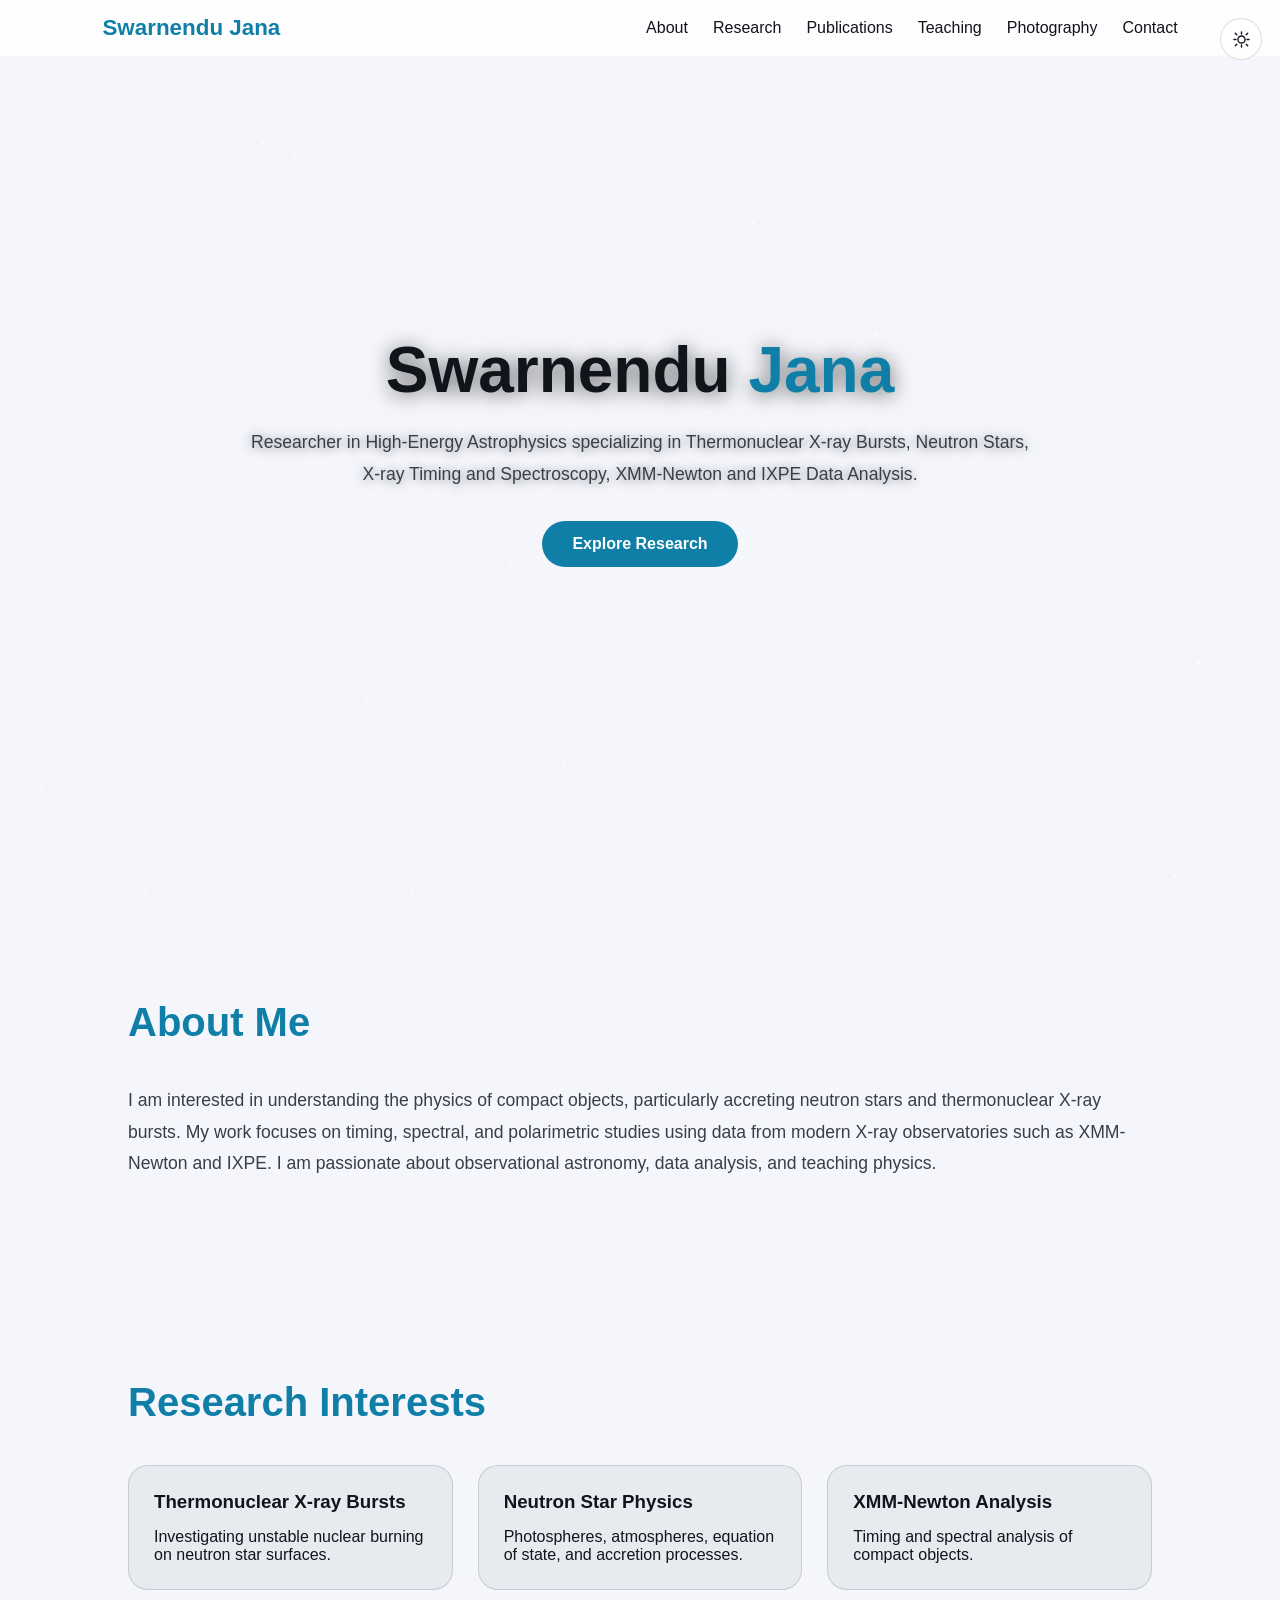
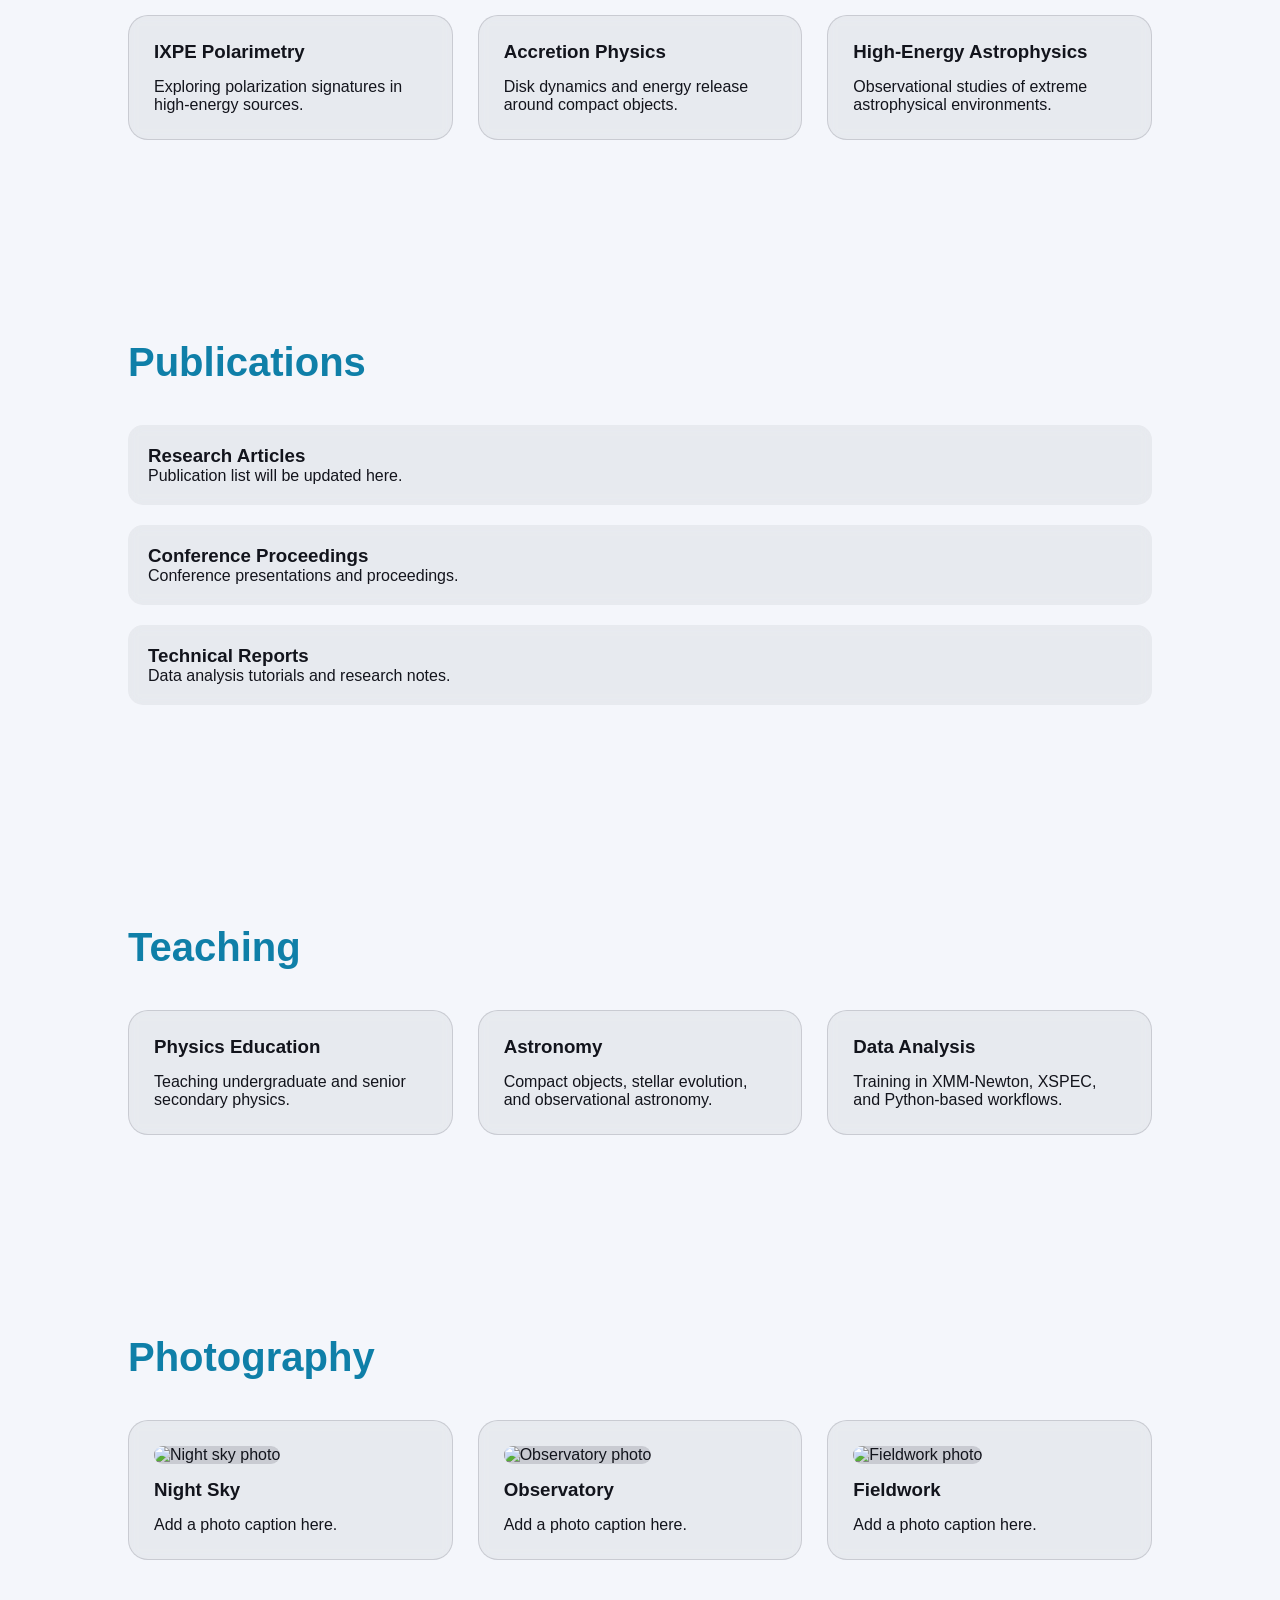
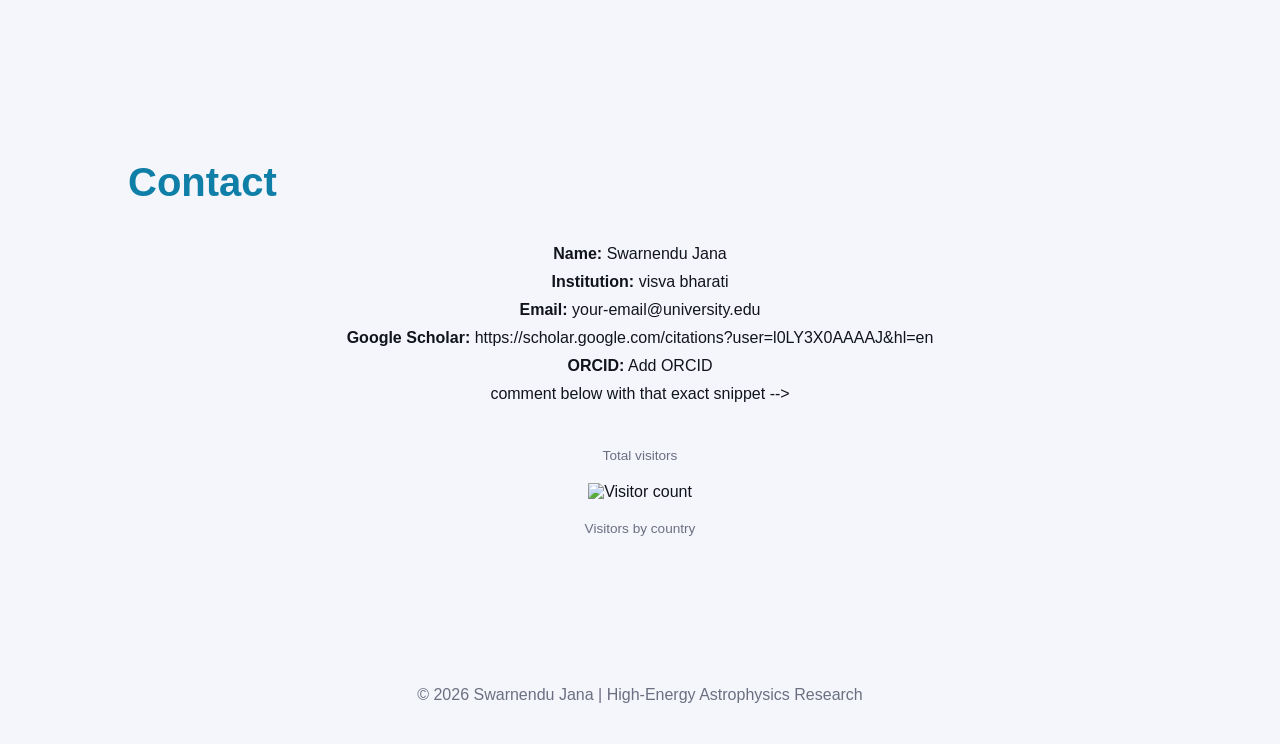
==== commit dd82a590: "Update index.html" ====
--- a/index.html
+++ b/index.html
@@ -239,6 +239,15 @@
     margin-bottom:15px;
 }
 
+.photo-card img{
+    width:100%;
+    height:180px;
+    object-fit:cover;
+    border-radius:12px;
+    margin-bottom:15px;
+    background:var(--card-border);
+}
+
 /* ABOUT */
 
 .about{
@@ -349,6 +358,7 @@
 <li><a href="#research">Research</a></li>
 <li><a href="#publications">Publications</a></li>
 <li><a href="#teaching">Teaching</a></li>
+<li><a href="#photography">Photography</a></li>
 <li><a href="#contact">Contact</a></li>
 </ul>
 </nav>
@@ -492,6 +502,43 @@
 <h3>Data Analysis</h3>
 <p>
 Training in XMM-Newton, XSPEC, and Python-based workflows.
+</p>
+</div>
+
+</div>
+
+</section>
+
+<section id="photography">
+
+<h2 class="section-title">Photography</h2>
+
+<div class="grid">
+
+<div class="card photo-card">
+<!-- Replace src with your own image, e.g. assets/photo1.jpg -->
+<img src="assets/photo1.jpg" alt="Night sky photo">
+<h3>Night Sky</h3>
+<p>
+Add a photo caption here.
+</p>
+</div>
+
+<div class="card photo-card">
+<!-- Replace src with your own image, e.g. assets/photo2.jpg -->
+<img src="assets/photo2.jpg" alt="Observatory photo">
+<h3>Observatory</h3>
+<p>
+Add a photo caption here.
+</p>
+</div>
+
+<div class="card photo-card">
+<!-- Replace src with your own image, e.g. assets/photo3.jpg -->
+<img src="assets/photo3.jpg" alt="Fieldwork photo">
+<h3>Fieldwork</h3>
+<p>
+Add a photo caption here.
 </p>
 </div>
 
@@ -547,10 +594,6 @@
 
 © 2026 Swarnendu Jana | High-Energy Astrophysics Research
 
-<p class="bg-credit">
-Background: "Disk and Corona" — Illustration of a black hole pulling material from a neighboring star into its accretion disk, with the corona shown above the disk. By NASA's Scientific Visualization Studio - University of Maryland College Park/Barb Mattson, University of Maryland College Park/Sara Mitchell, Business Integra/Kelly Ramos, KBR Wyle Services, LLC/Scott Wiessinger - <a rel="nofollow" class="external text" href="https://svs.gsfc.nasa.gov/14132" target="_blank">Black Hole Week: Black Hole GIFs</a>, Public Domain, <a href="https://commons.wikimedia.org/w/index.php?curid=151971540" target="_blank">Link</a>
-</p>
-
 </footer>
 
 <script>
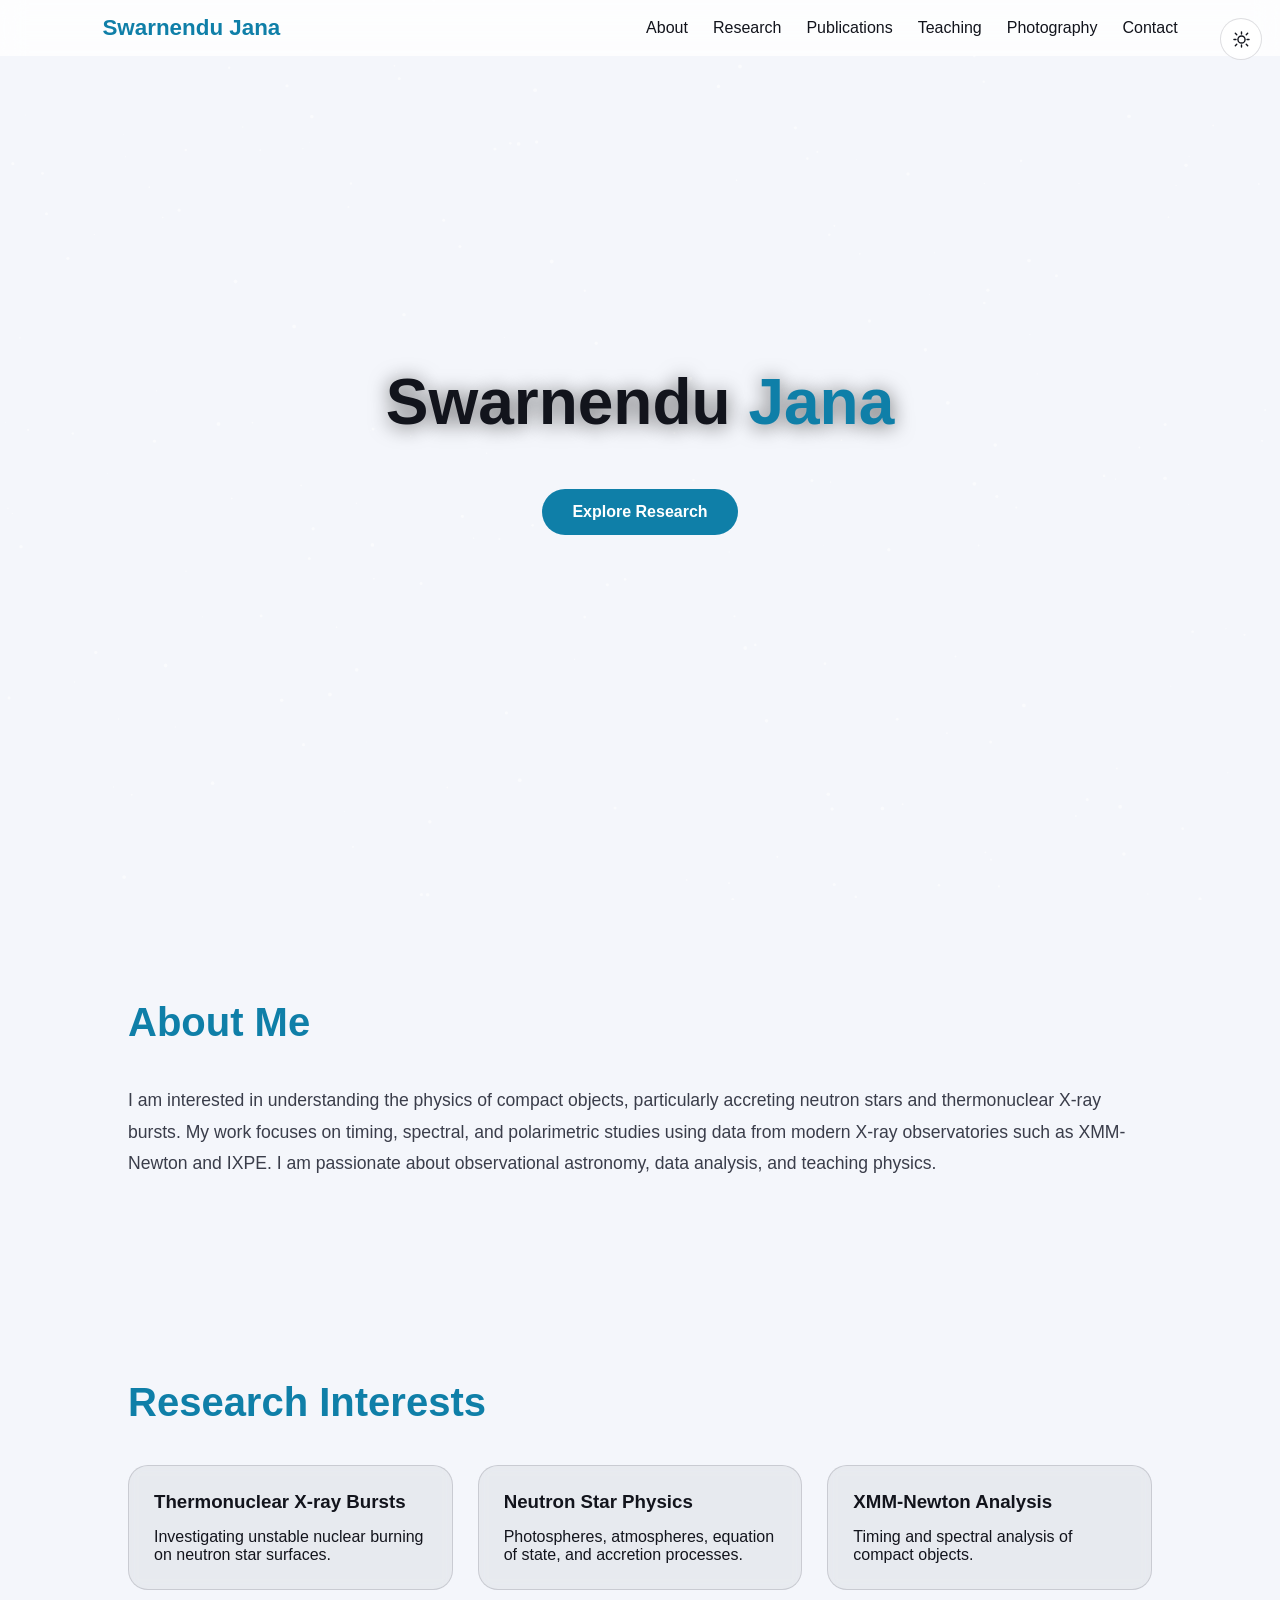
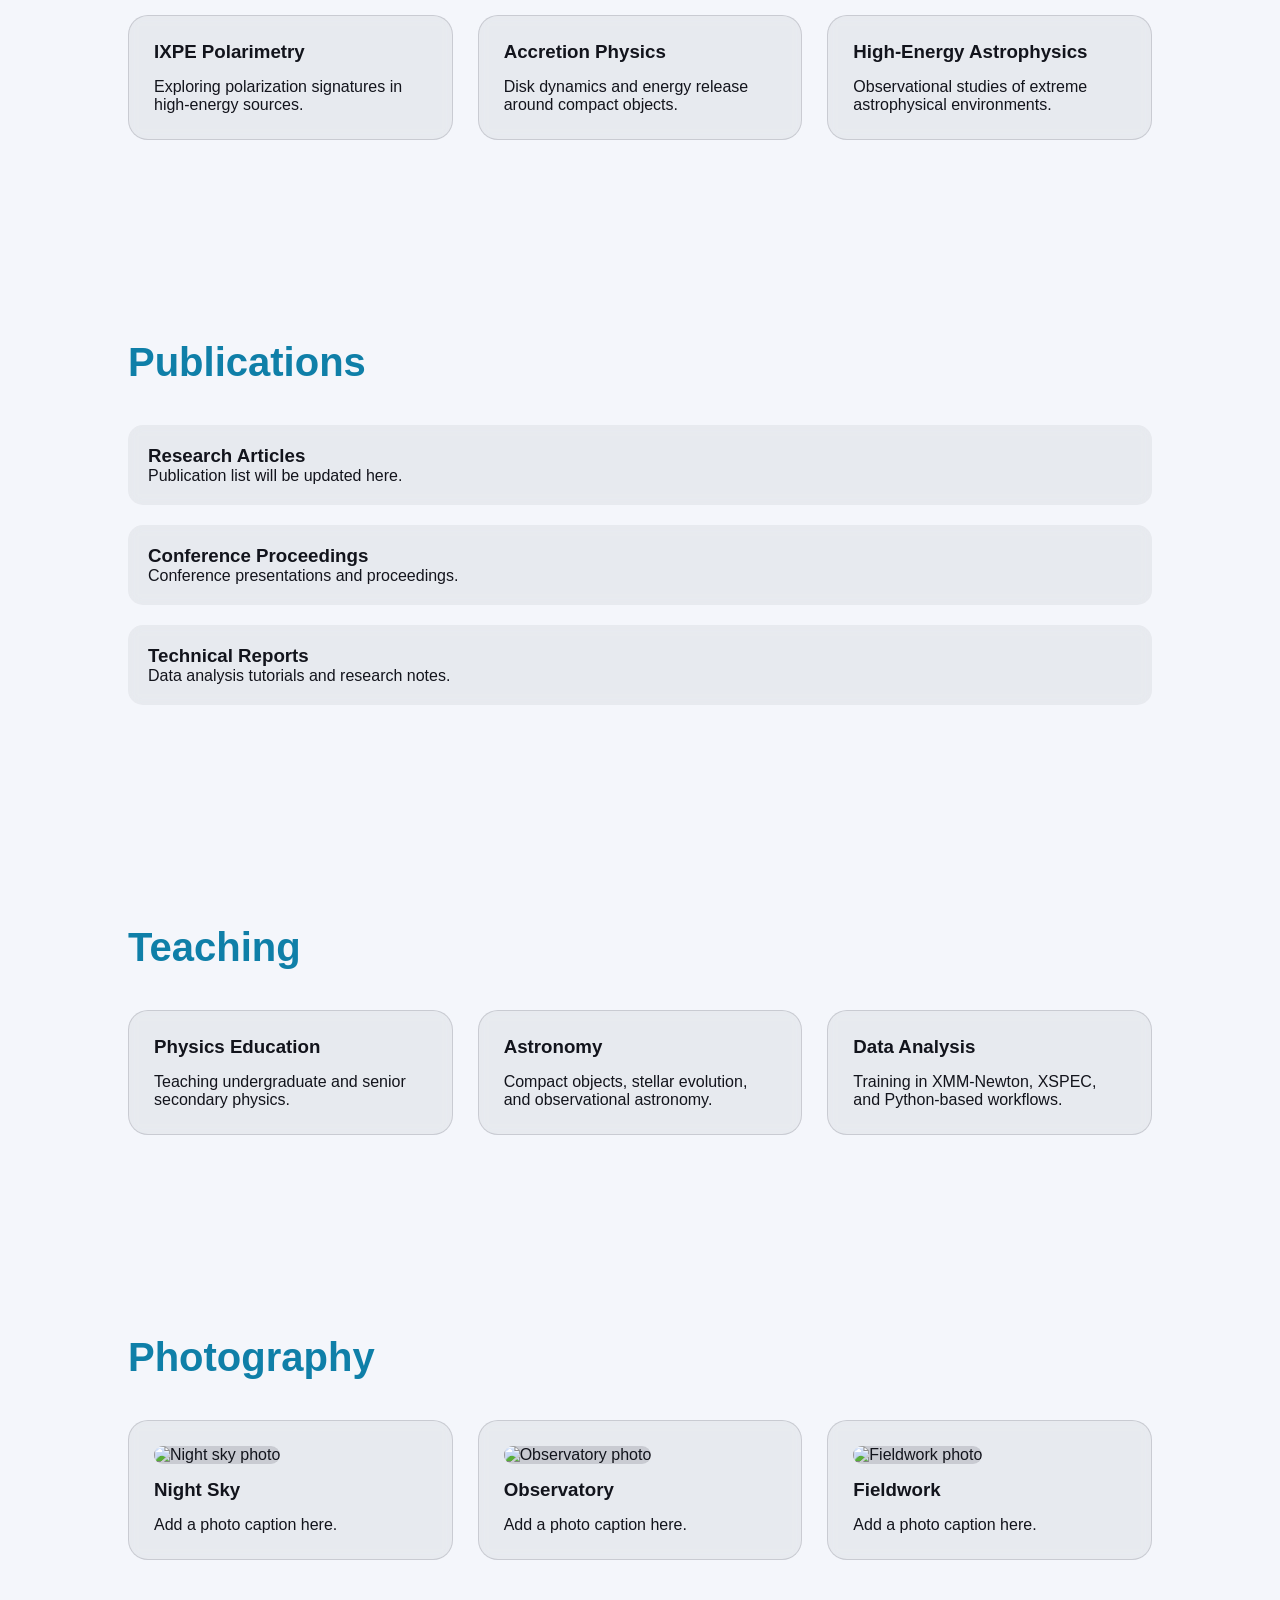
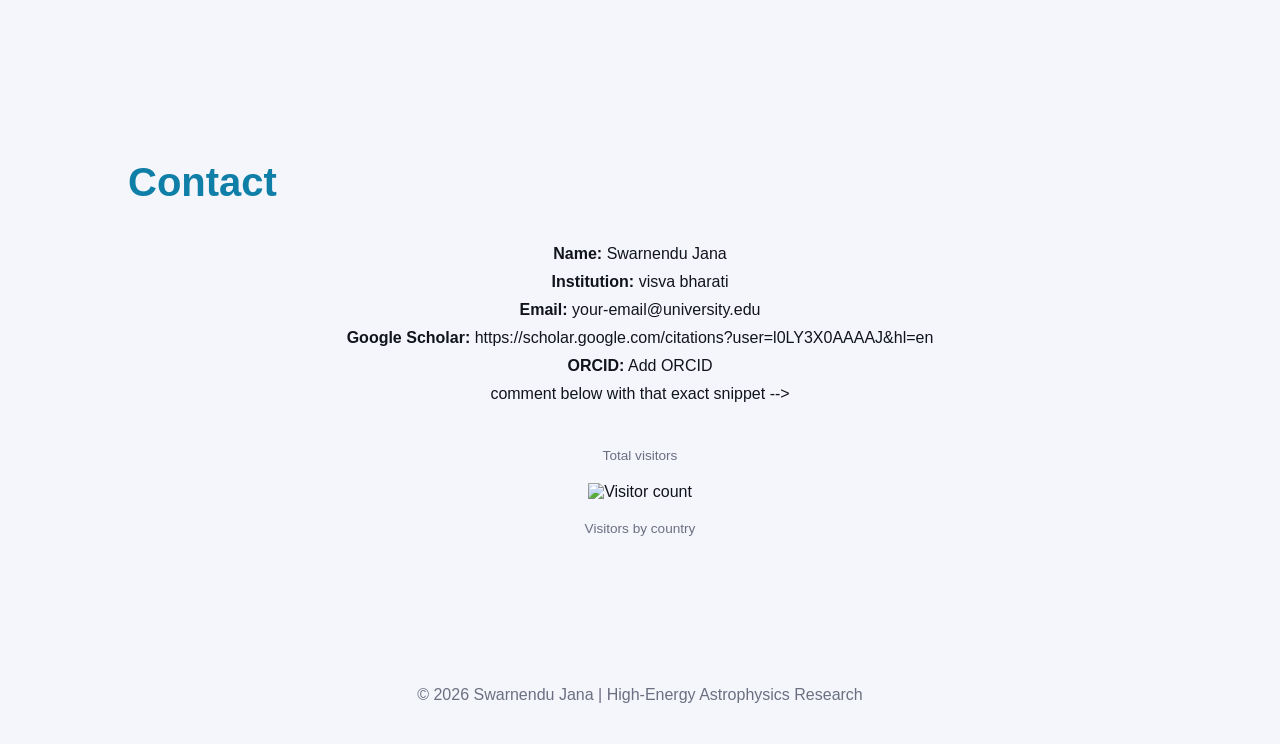
==== commit d95a0280: "Update index.html" ====
--- a/index.html
+++ b/index.html
@@ -368,10 +368,7 @@
 <h1>Swarnendu <span>Jana</span></h1>
 
 <p>
-Researcher in High-Energy Astrophysics specializing in
-Thermonuclear X-ray Bursts, Neutron Stars,
-X-ray Timing and Spectroscopy,
-XMM-Newton and IXPE Data Analysis.
+
 </p>
 
 <a href="#research" class="btn">Explore Research</a>
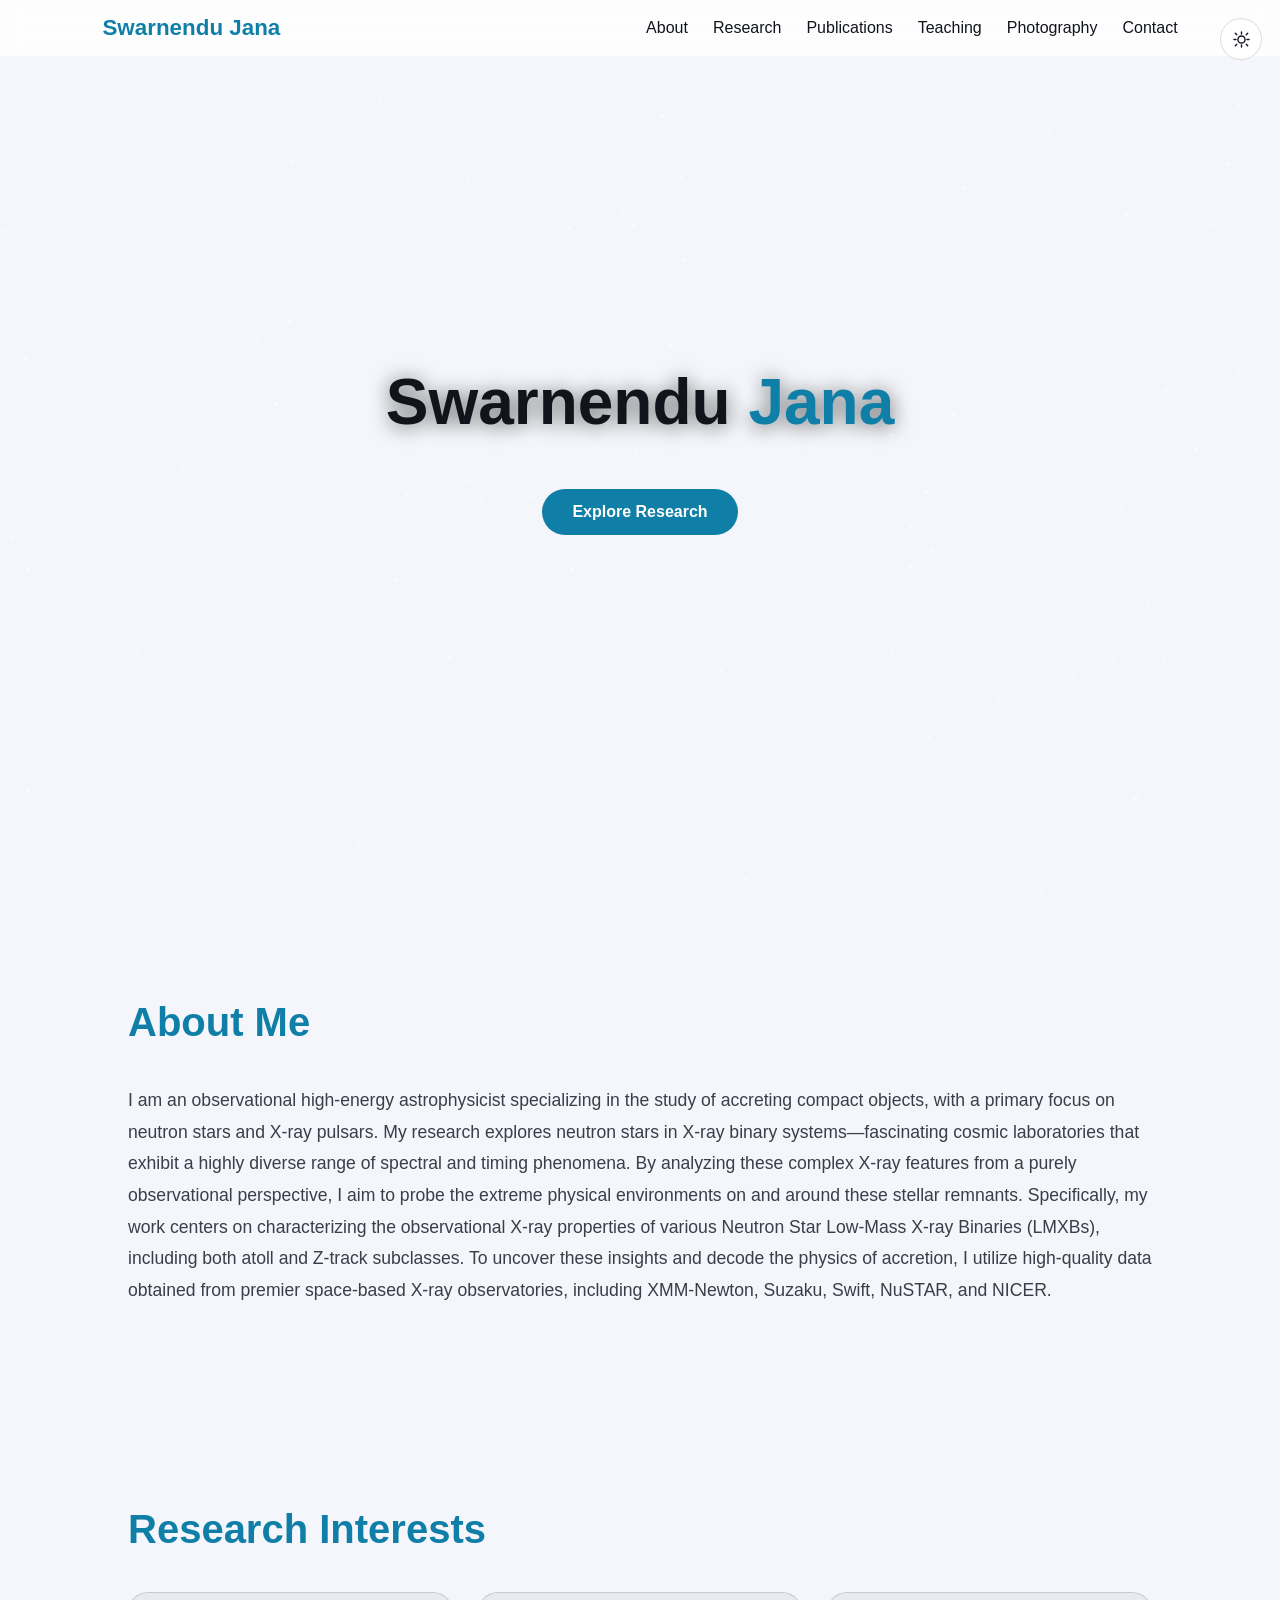
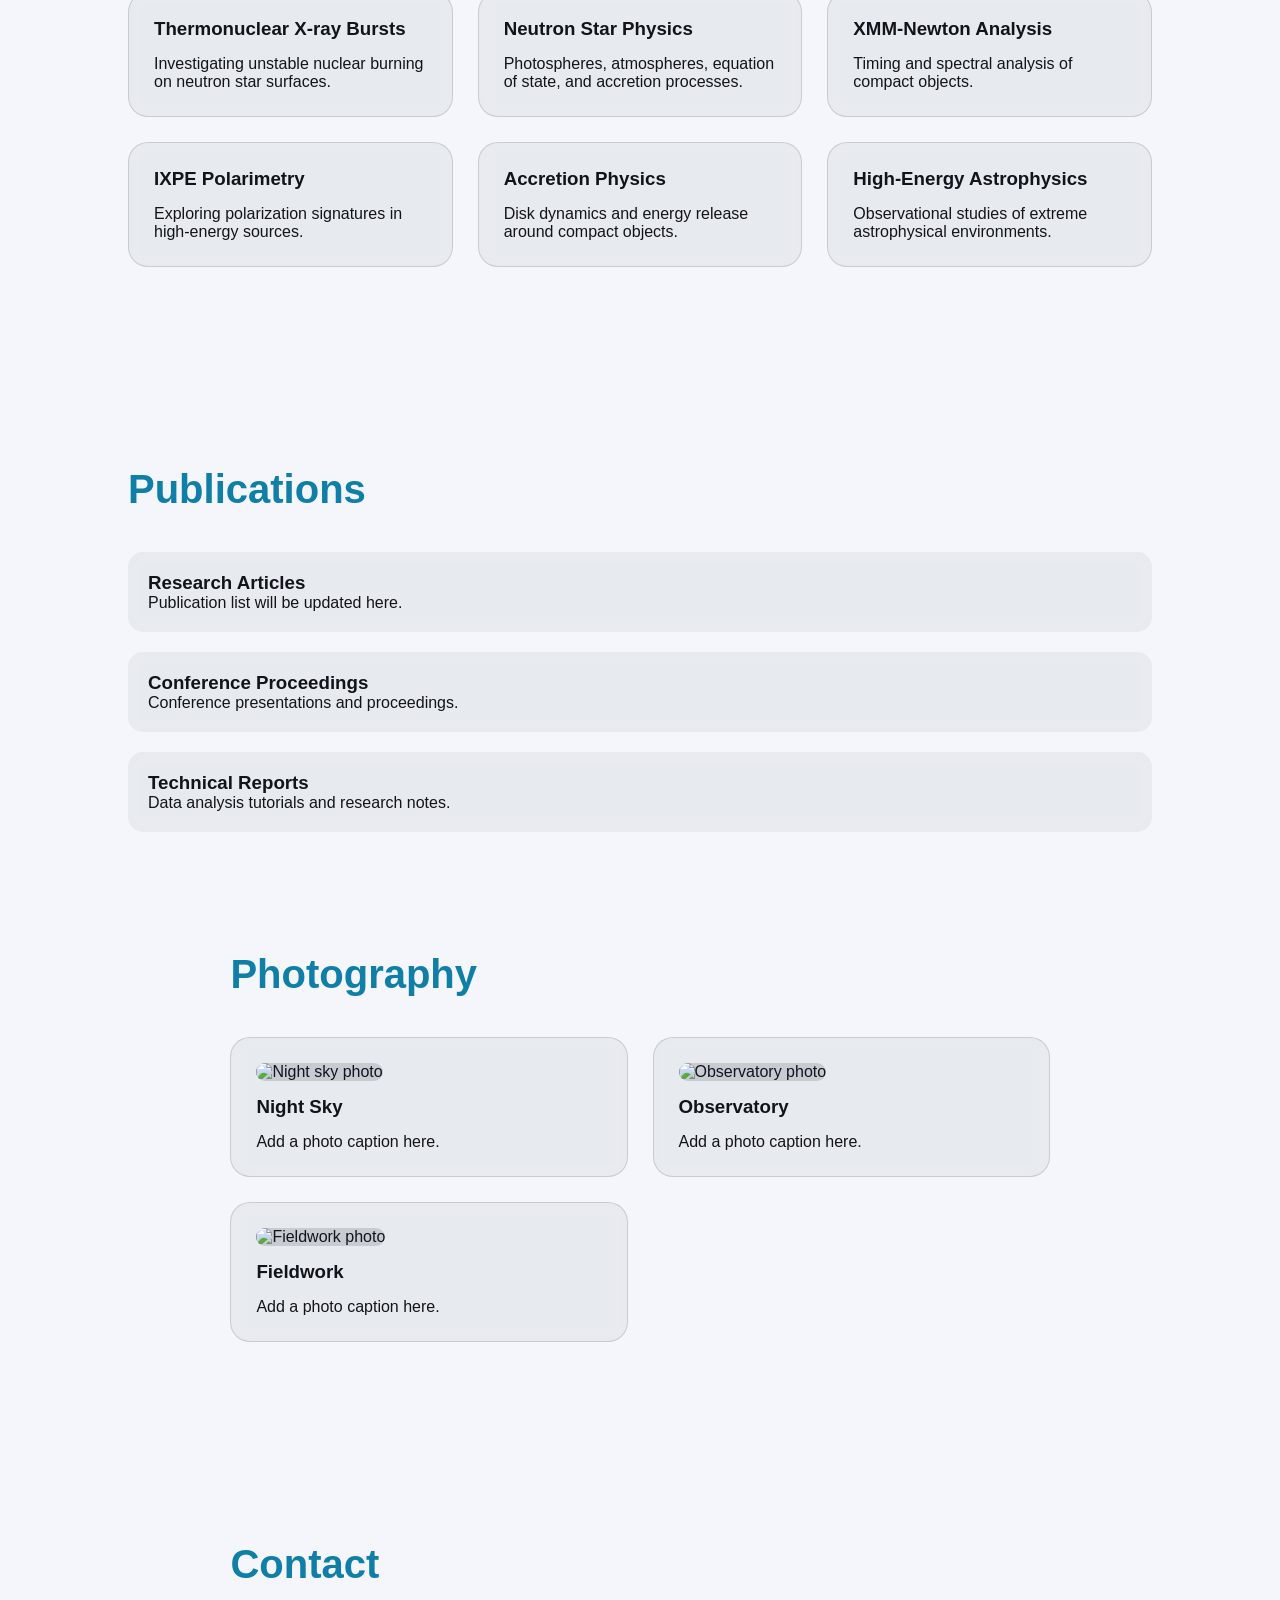
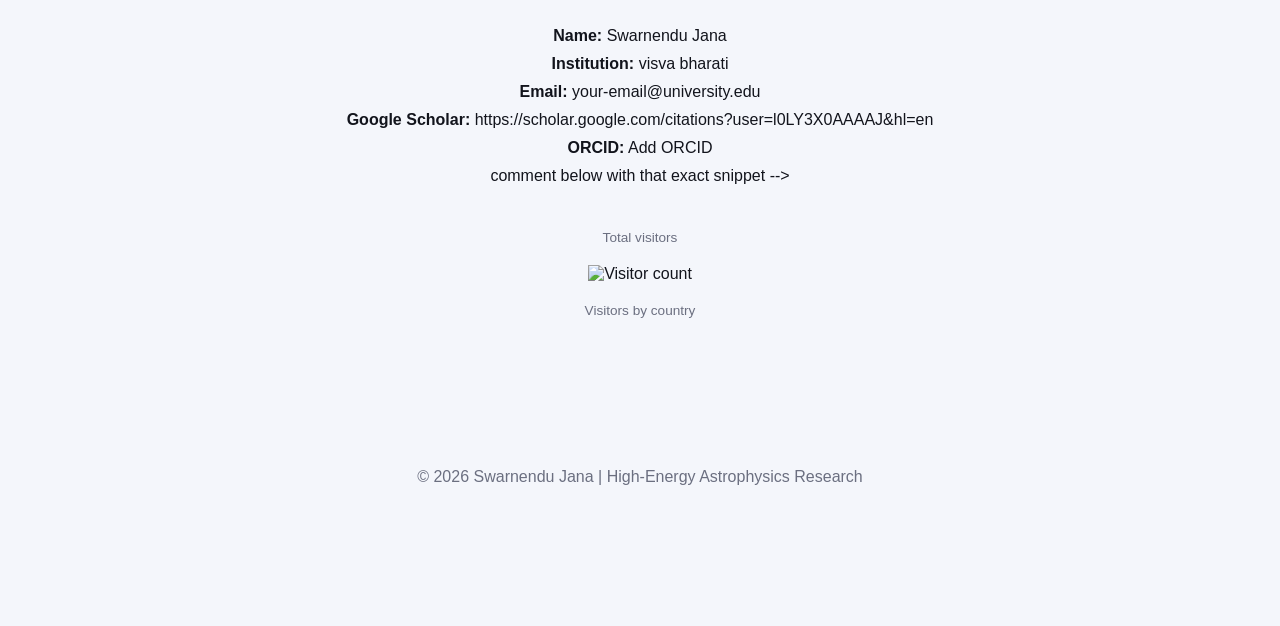
==== commit c1d945d1: "Update index.html" ====
--- a/index.html
+++ b/index.html
@@ -381,16 +381,22 @@
 
 <div class="about">
 
-I am interested in understanding the physics of compact
-objects, particularly accreting neutron stars and
-thermonuclear X-ray bursts.
-
-My work focuses on timing, spectral, and polarimetric
-studies using data from modern X-ray observatories such as
-XMM-Newton and IXPE.
-
-I am passionate about observational astronomy,
-data analysis, and teaching physics.
+I am an observational high-energy astrophysicist specializing in the 
+study of accreting compact objects, 
+with a primary focus on neutron stars and X-ray pulsars. 
+My research explores neutron stars in X-ray binary 
+systems—fascinating cosmic laboratories that exhibit a highly diverse 
+range of spectral and timing phenomena.
+
+By analyzing these complex X-ray features from a purely observational perspective, 
+I aim to probe the extreme physical 
+environments on and around these stellar remnants. Specifically, my work centers on 
+characterizing the observational X-ray properties
+ of various Neutron Star Low-Mass X-ray Binaries (LMXBs), including both atoll and 
+ Z-track subclasses. To uncover these insights and 
+ decode the physics of accretion, I utilize high-quality data obtained from premier
+  space-based X-ray observatories, including XMM-Newton, 
+ Suzaku, Swift, NuSTAR, and NICER.
 
 </div>
 
@@ -473,38 +479,7 @@
 </p>
 </div>
 
-</section>
-
-<section id="teaching">
-
-<h2 class="section-title">Teaching</h2>
-
-<div class="grid">
-
-<div class="card">
-<h3>Physics Education</h3>
-<p>
-Teaching undergraduate and senior secondary physics.
-</p>
-</div>
-
-<div class="card">
-<h3>Astronomy</h3>
-<p>
-Compact objects, stellar evolution, and observational astronomy.
-</p>
-</div>
-
-<div class="card">
-<h3>Data Analysis</h3>
-<p>
-Training in XMM-Newton, XSPEC, and Python-based workflows.
-</p>
-</div>
-
-</div>
-
-</section>
+
 
 <section id="photography">
 
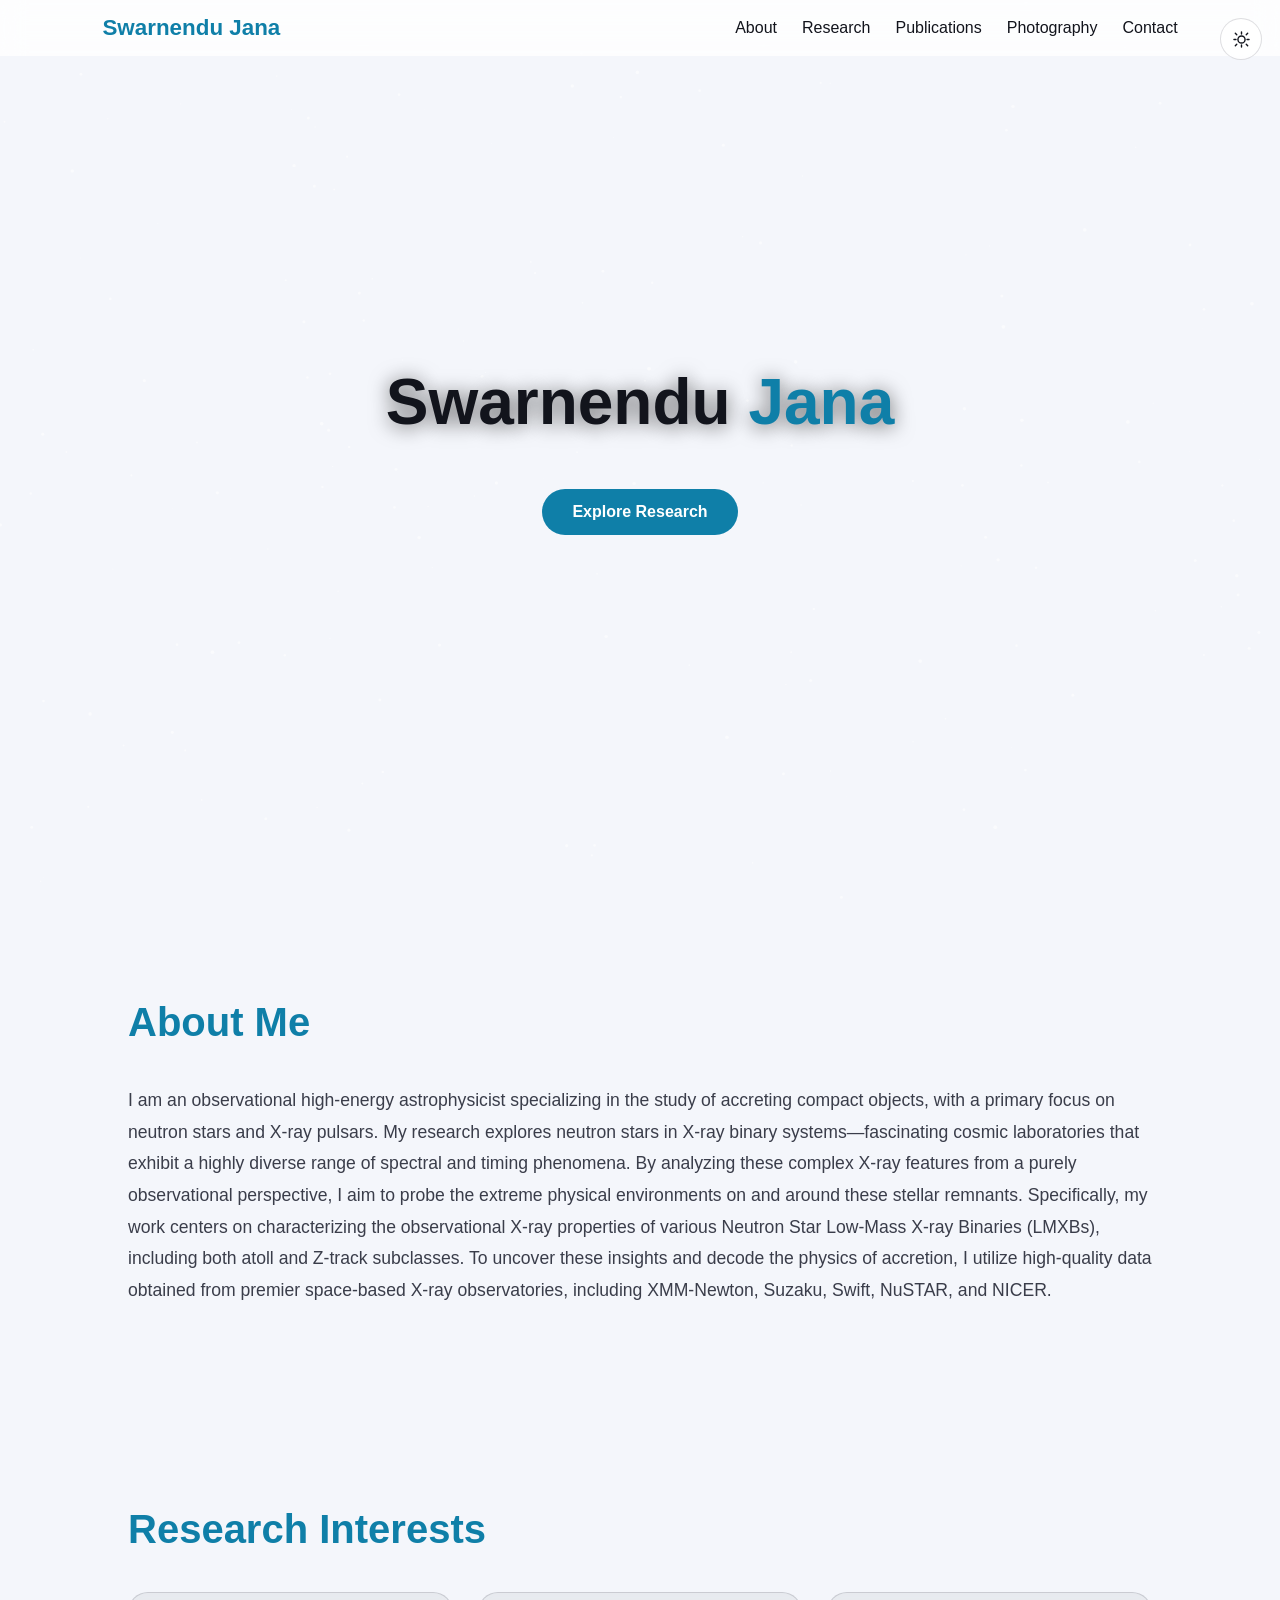
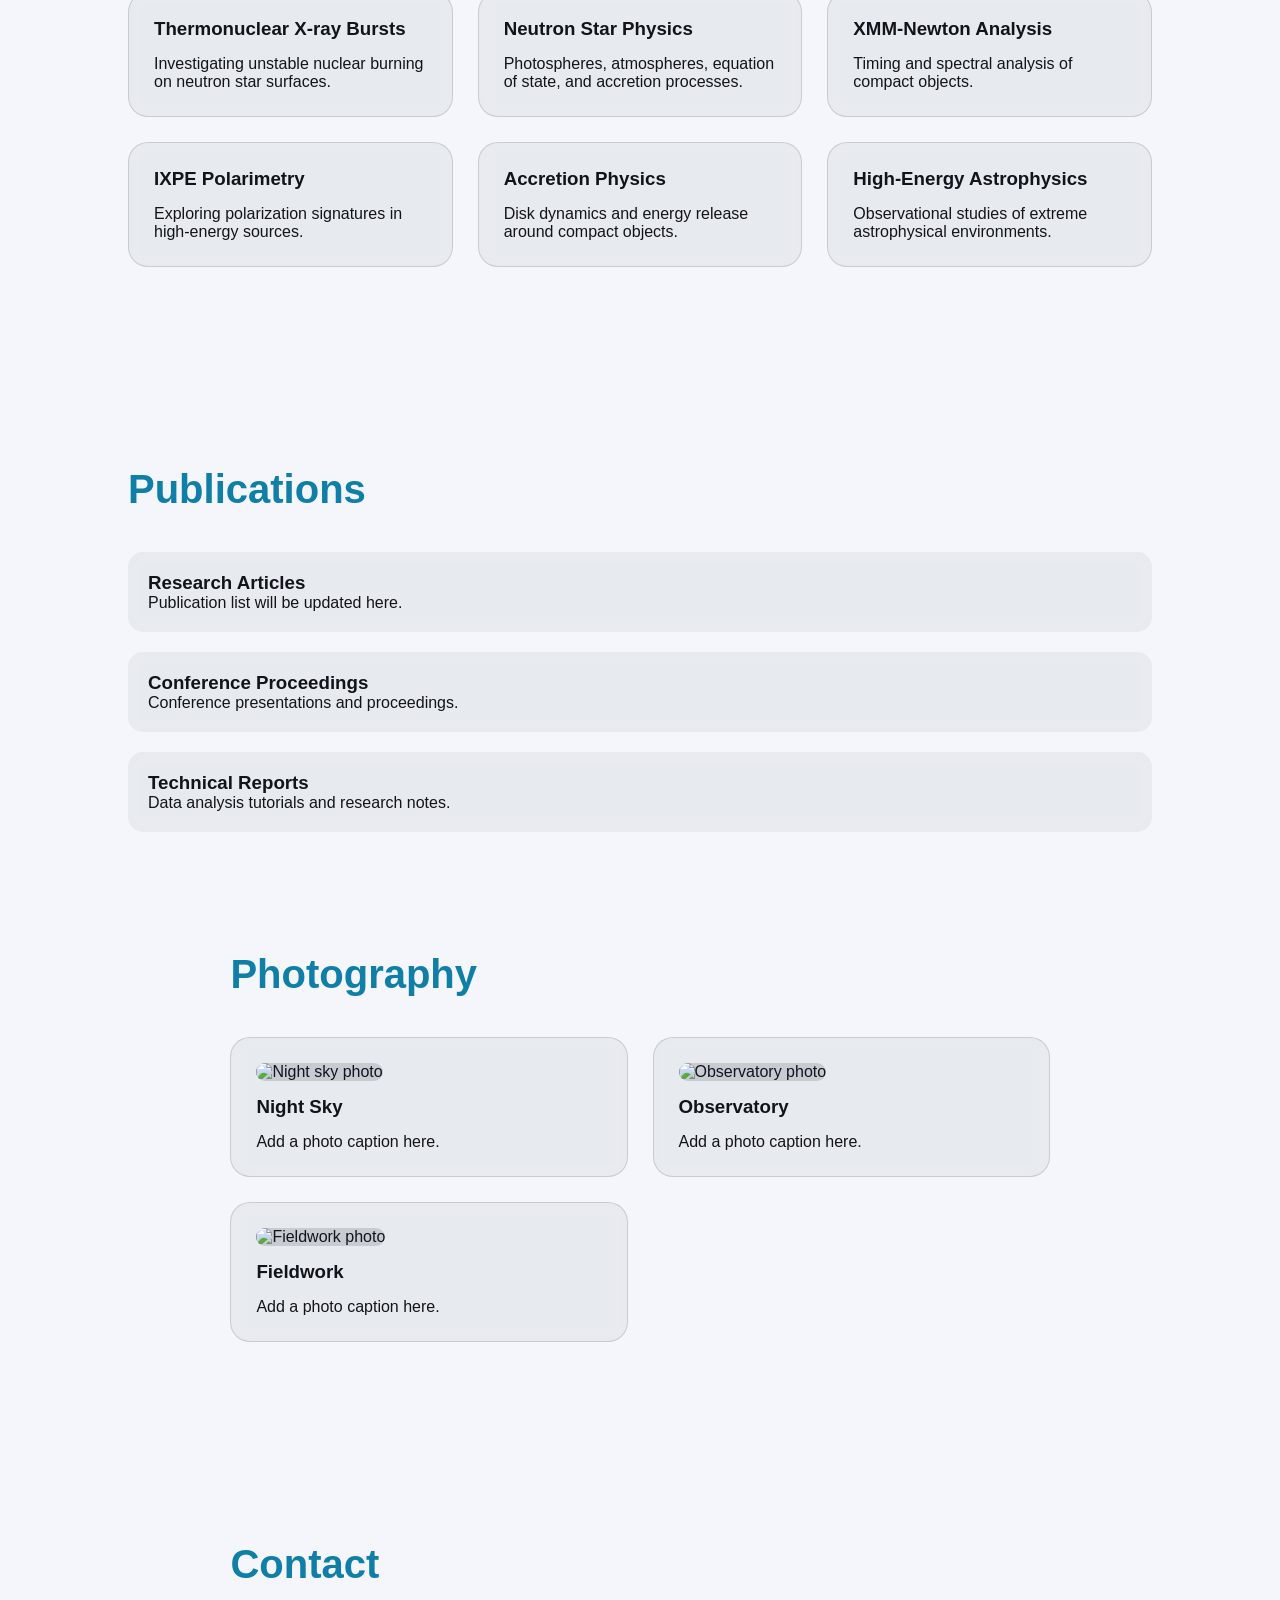
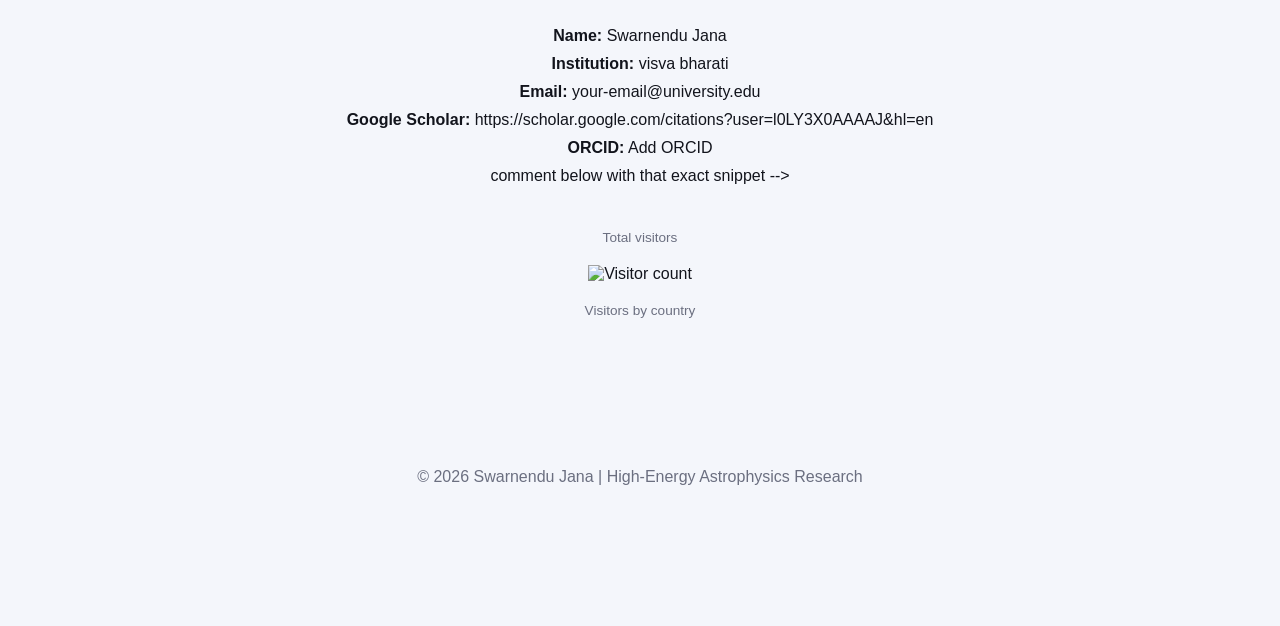
==== commit e48ed65a: "Update index.html" ====
--- a/index.html
+++ b/index.html
@@ -357,7 +357,7 @@
 <li><a href="#about">About</a></li>
 <li><a href="#research">Research</a></li>
 <li><a href="#publications">Publications</a></li>
-<li><a href="#teaching">Teaching</a></li>
+
 <li><a href="#photography">Photography</a></li>
 <li><a href="#contact">Contact</a></li>
 </ul>
